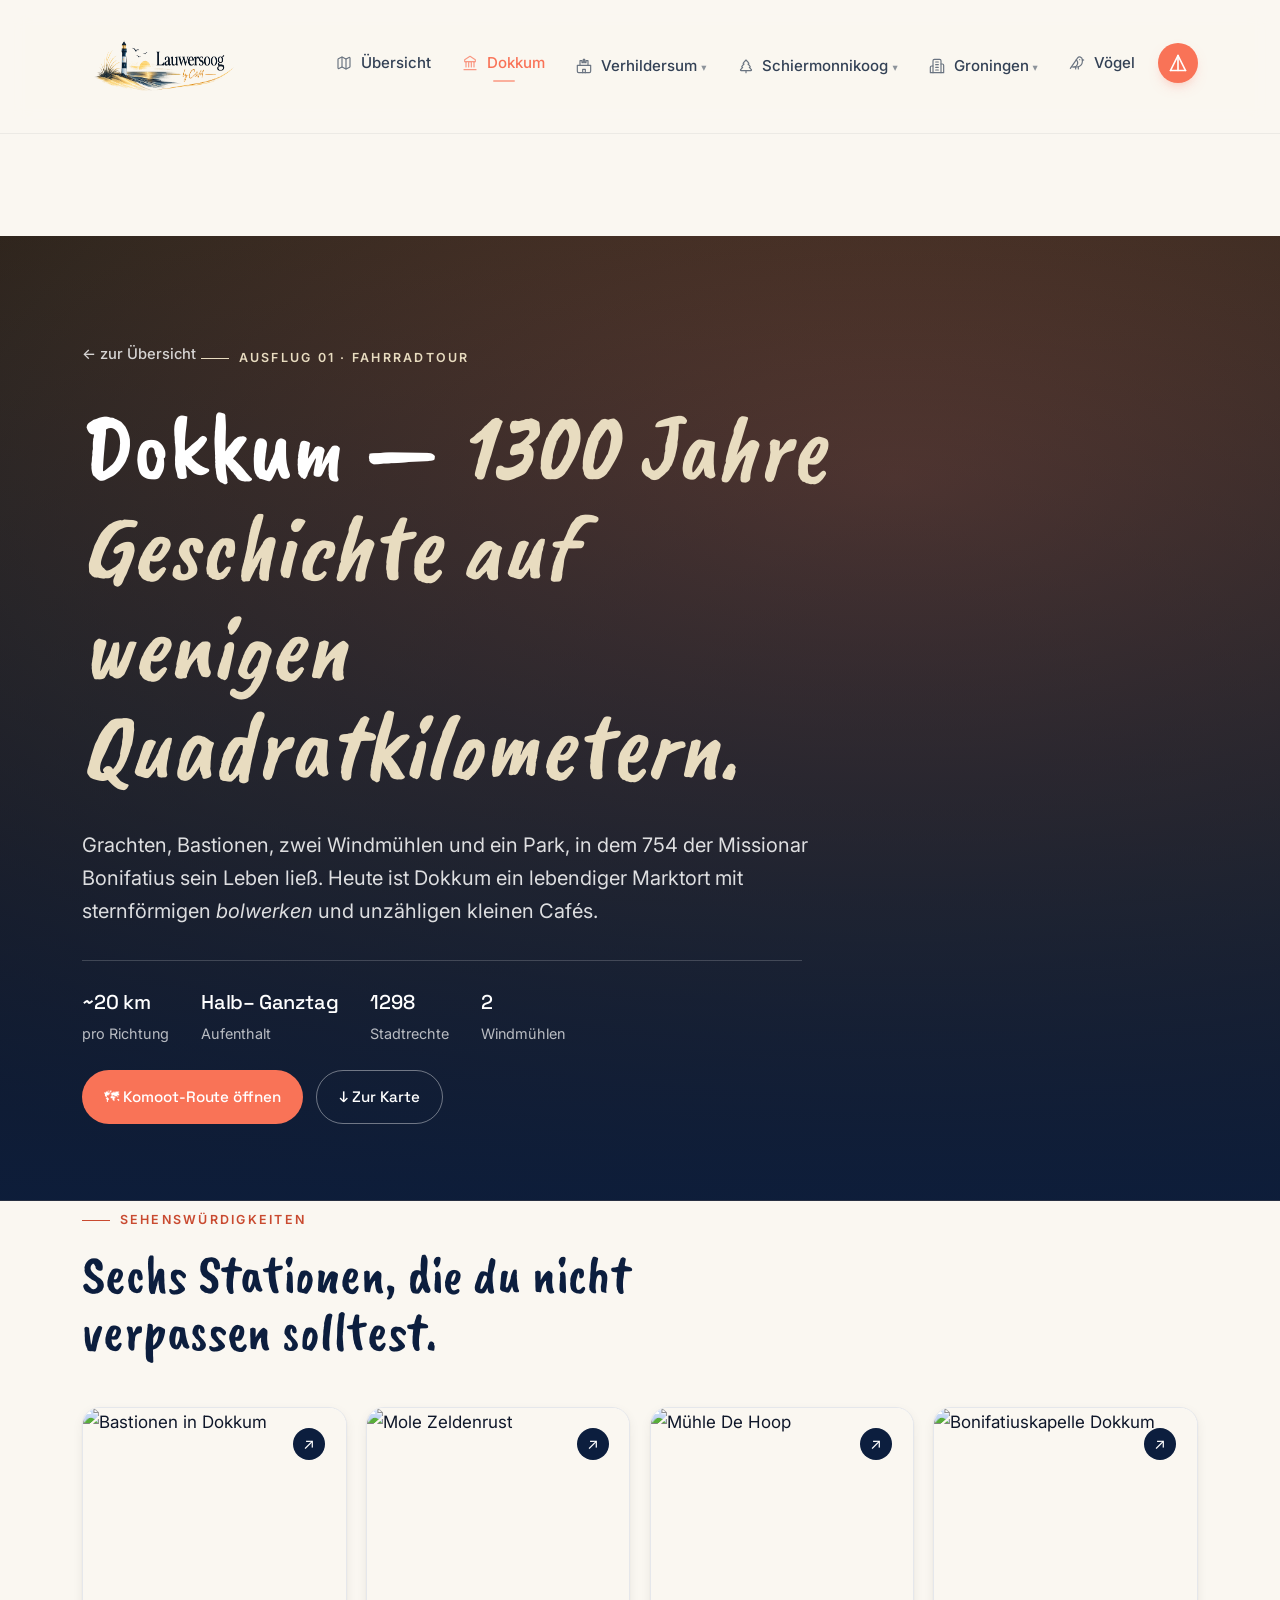
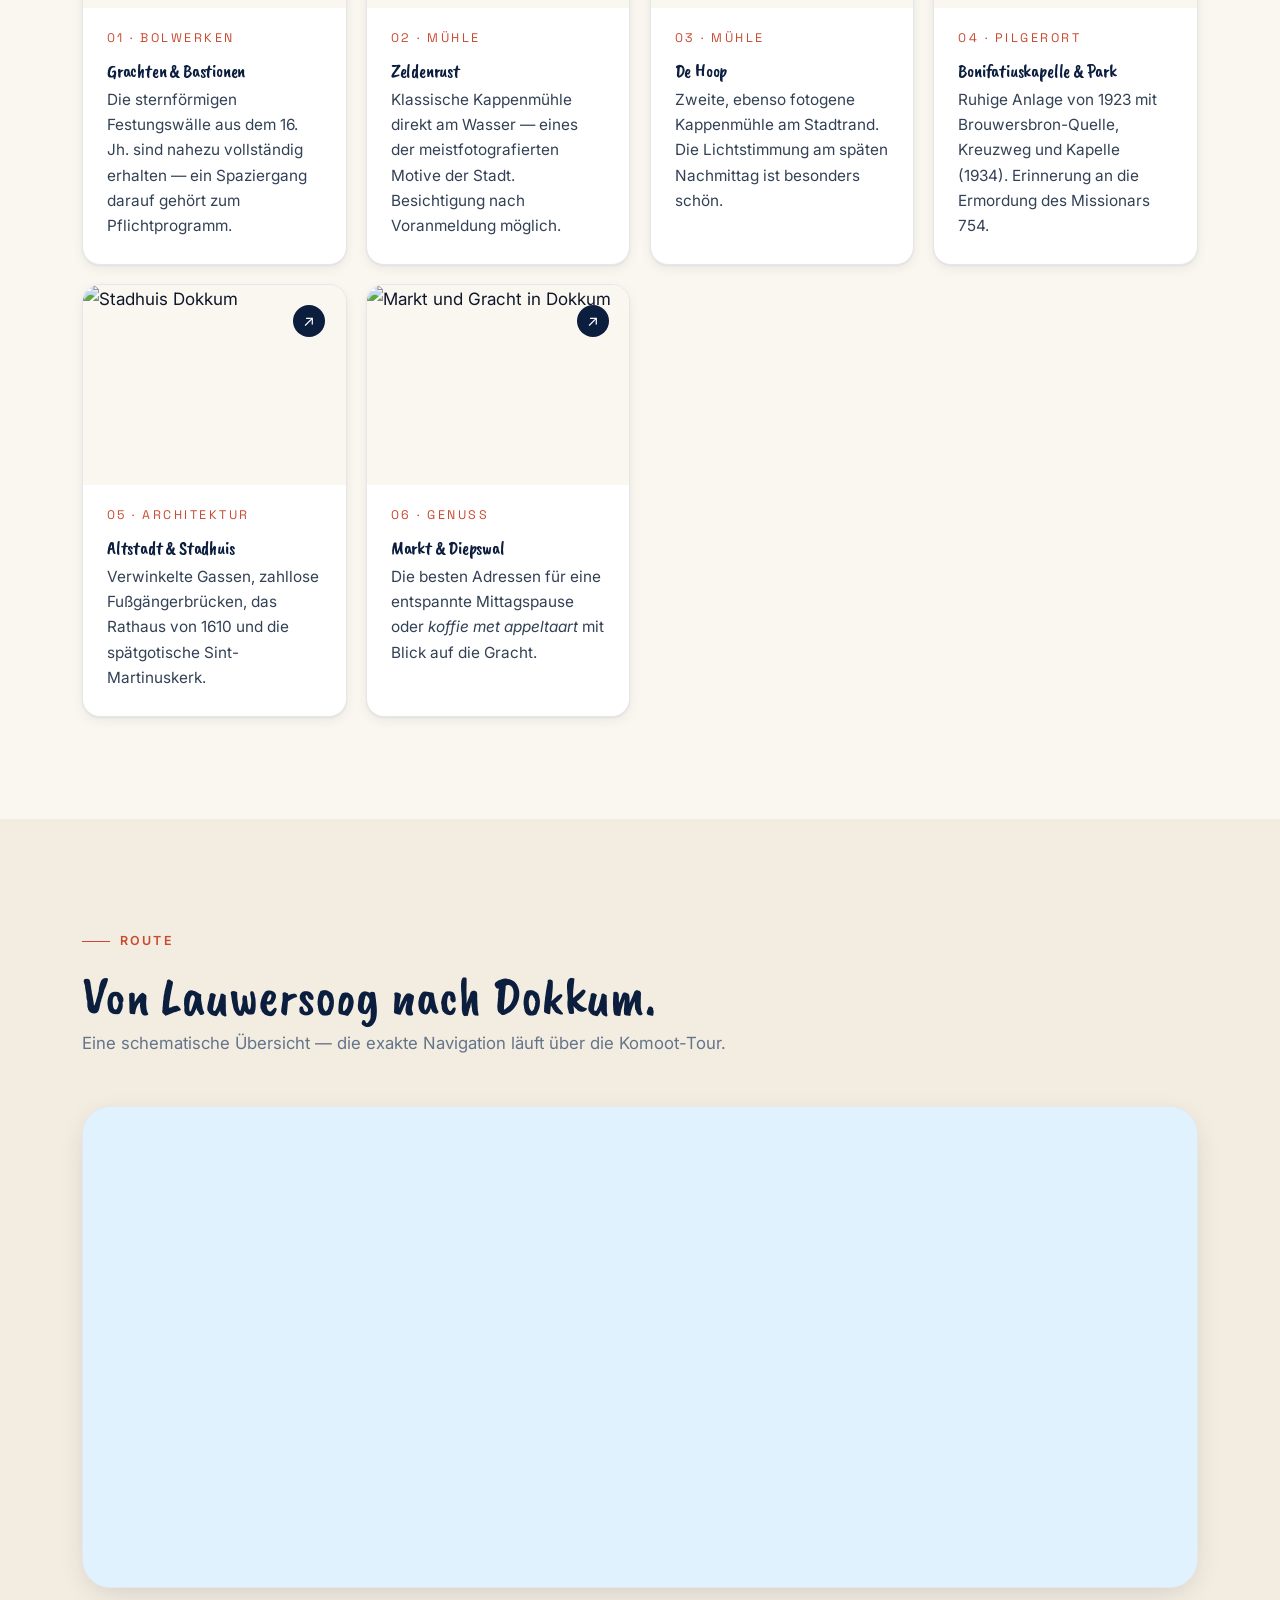
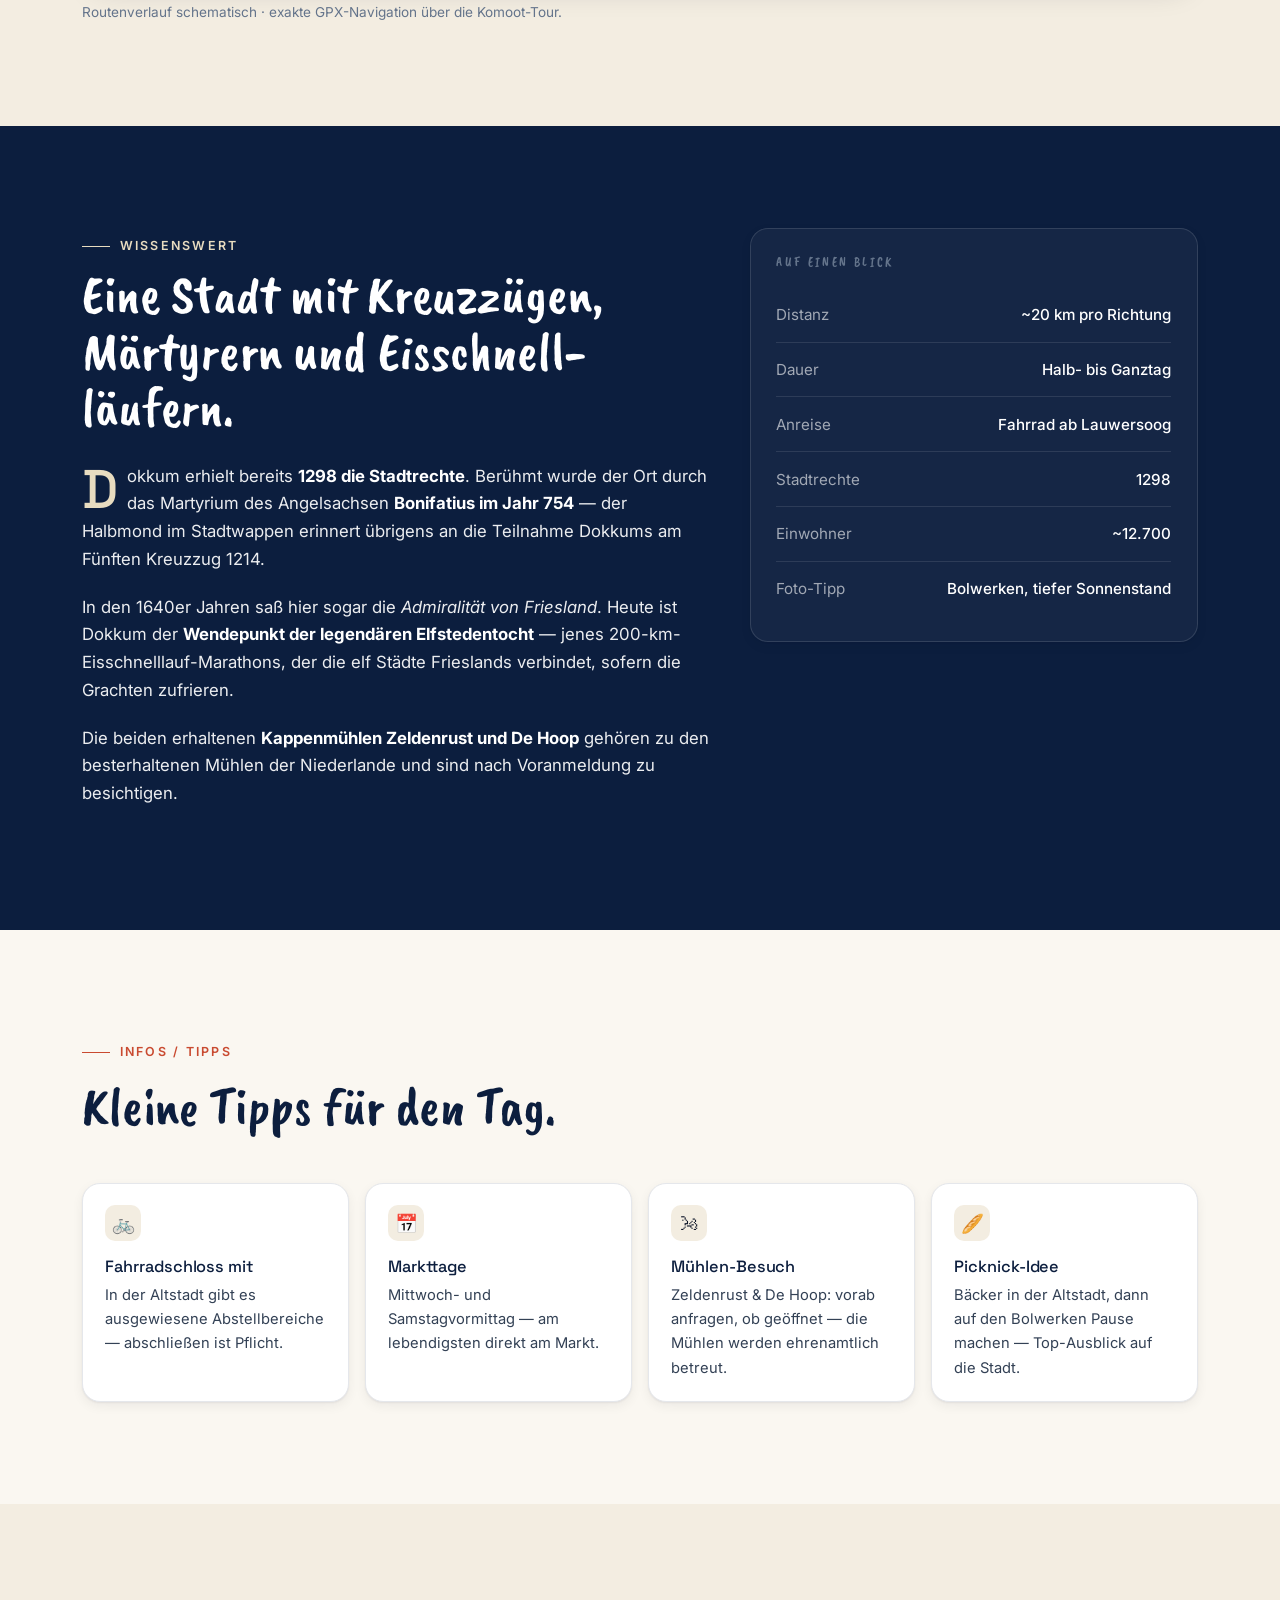
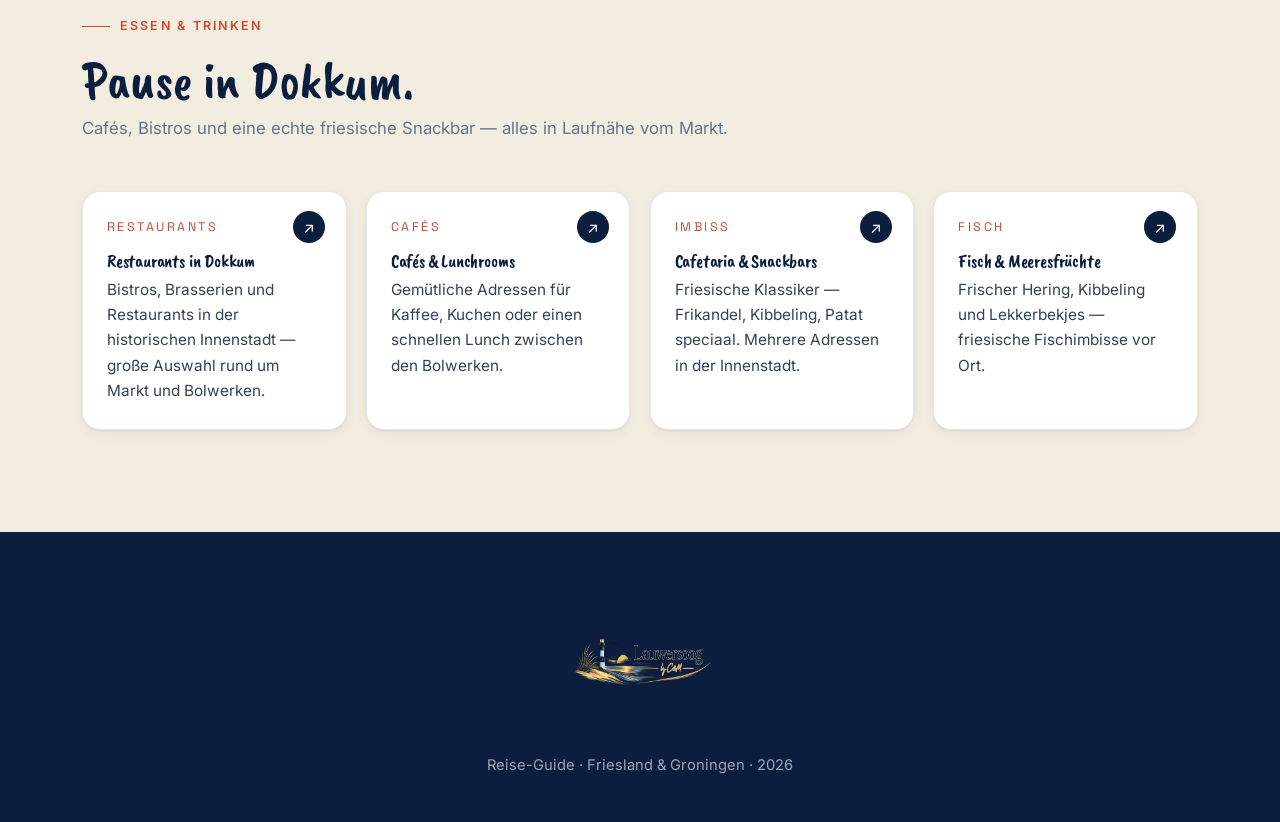
==== pages/dokkum.html @ f882c347 "Add files via upload" ====
<!doctype html>
<html lang="de">
<head>
  <meta charset="utf-8">
  <meta name="viewport" content="width=device-width, initial-scale=1">
  <title>Dokkum - Lauwersoog 2026</title>
  <link rel="icon" type="image/png" href="../lauwer.png">
  <meta name="description" content="Festungsstadt Dokkum: Sehenswuerdigkeiten, Karte, Tipps und Essen.">
  <link rel="preconnect" href="https://fonts.googleapis.com">
  <link rel="preconnect" href="https://fonts.gstatic.com" crossorigin>
  <link href="https://fonts.googleapis.com/css2?family=Caveat+Brush&family=Inter:wght@400;500;600;700&family=Space+Grotesk:wght@400;500;600;700&display=swap" rel="stylesheet">
  <link rel="stylesheet" href="https://unpkg.com/leaflet@1.9.4/dist/leaflet.css" integrity="sha256-p4NxAoJBhIIN+hmNHrzRCf9tD/miZyoHS5obTRR9BMY=" crossorigin="">
  <link rel="stylesheet" href="../assets/styles.css">
</head>
<body>

<nav class="nav">
  <input type="checkbox" id="nav-toggle" class="nav-toggle" hidden>
  <div class="nav-inner">
    <a class="brand" href="../index.html" aria-label="Lauwersoog 2026 — Startseite"><img class="brand-mark" src="../lauwer.png" alt="Lauwersoog Logo"></a>
    <label for="nav-toggle" class="nav-burger" aria-label="Menü öffnen"><span></span></label>
    <div class="nav-links">
      <a href="../index.html"><svg class="nav-ico" viewBox="0 0 24 24" aria-hidden="true"><path d="M14.106 5.553a2 2 0 0 0 1.788 0l3.659-1.83A1 1 0 0 1 21 4.619v12.764a1 1 0 0 1-.553.894l-4.553 2.277a2 2 0 0 1-1.788 0l-4.212-2.106a2 2 0 0 0-1.788 0l-3.659 1.83A1 1 0 0 1 3 19.381V6.618a1 1 0 0 1 .553-.894l4.553-2.277a2 2 0 0 1 1.788 0z"/><path d="M15 5.764v15"/><path d="M9 3.236v15"/></svg>Übersicht</a>

      <div class="nav-item">
        <a class="is-active" href="dokkum.html"><svg class="nav-ico" viewBox="0 0 24 24" aria-hidden="true"><line x1="3" y1="22" x2="21" y2="22"/><line x1="6" y1="18" x2="6" y2="11"/><line x1="10" y1="18" x2="10" y2="11"/><line x1="14" y1="18" x2="14" y2="11"/><line x1="18" y1="18" x2="18" y2="11"/><path d="M12 2 4 7v3h16V7z"/></svg>Dokkum</a>
        <div class="submenu">
          <a class="is-active" href="dokkum.html"><svg class="nav-ico" viewBox="0 0 24 24" aria-hidden="true"><path d="M20 10c0 4.993-5.539 10.193-7.399 11.799a1 1 0 0 1-1.202 0C9.539 20.193 4 14.993 4 10a8 8 0 0 1 16 0"/><circle cx="12" cy="10" r="3"/></svg>Übersicht</a>
          <a href="dokkum.html#dokkum-vor-ort"><svg class="nav-ico" viewBox="0 0 24 24" aria-hidden="true"><path d="M11.525 2.295a.53.53 0 0 1 .95 0l2.31 4.679a2.123 2.123 0 0 0 1.595 1.16l5.166.756a.53.53 0 0 1 .294.904l-3.736 3.638a2.123 2.123 0 0 0-.611 1.878l.882 5.14a.53.53 0 0 1-.771.56l-4.618-2.428a2.122 2.122 0 0 0-1.973 0L6.396 21.01a.53.53 0 0 1-.77-.56l.881-5.139a2.122 2.122 0 0 0-.611-1.879L2.16 9.795a.53.53 0 0 1 .294-.906l5.165-.755a2.122 2.122 0 0 0 1.597-1.16z"/></svg>Sehenswürdigkeiten</a>
          <a href="dokkum.html#dokkum-karte"><svg class="nav-ico" viewBox="0 0 24 24" aria-hidden="true"><path d="M14.106 5.553a2 2 0 0 0 1.788 0l3.659-1.83A1 1 0 0 1 21 4.619v12.764a1 1 0 0 1-.553.894l-4.553 2.277a2 2 0 0 1-1.788 0l-4.212-2.106a2 2 0 0 0-1.788 0l-3.659 1.83A1 1 0 0 1 3 19.381V6.618a1 1 0 0 1 .553-.894l4.553-2.277a2 2 0 0 1 1.788 0z"/><path d="M15 5.764v15"/><path d="M9 3.236v15"/></svg>Karte</a>
          <a href="dokkum.html#dokkum-wissenswert"><svg class="nav-ico" viewBox="0 0 24 24" aria-hidden="true"><path d="M12 7v14"/><path d="M3 18a1 1 0 0 1-1-1V4a1 1 0 0 1 1-1h5a4 4 0 0 1 4 4 4 4 0 0 1 4-4h5a1 1 0 0 1 1 1v13a1 1 0 0 1-1 1h-6a3 3 0 0 0-3 3 3 3 0 0 0-3-3z"/></svg>Wissenswert</a>
          <a href="dokkum.html#dokkum-praxis"><svg class="nav-ico" viewBox="0 0 24 24" aria-hidden="true"><path d="M15 14c.2-1 .7-1.7 1.5-2.5 1-.9 1.5-2.2 1.5-3.5A6 6 0 0 0 6 8c0 1 .2 2.2 1.5 3.5.7.7 1.3 1.5 1.5 2.5"/><path d="M9 18h6"/><path d="M10 22h4"/></svg>Infos / Tipps</a>
          <a href="dokkum.html#dokkum-essen"><svg class="nav-ico" viewBox="0 0 24 24" aria-hidden="true"><path d="M3 2v7c0 1.1.9 2 2 2h4a2 2 0 0 0 2-2V2"/><path d="M7 2v20"/><path d="M21 15V2a5 5 0 0 0-5 5v6c0 1.1.9 2 2 2h3Zm0 0v7"/></svg>Essen &amp; Trinken</a>
        </div>
      </div>

      <div class="nav-item">
        <a href="verhildersum.html"><svg class="nav-ico" viewBox="0 0 24 24" aria-hidden="true"><path d="M22 20v-9H2v9a2 2 0 0 0 2 2h16a2 2 0 0 0 2-2"/><path d="M18 11V4h-3v3h-2V2h-2v5H9V4H6v7"/><path d="M10 22v-5h4v5"/></svg>Verhildersum</a>
        <div class="submenu">
          <a href="verhildersum.html"><svg class="nav-ico" viewBox="0 0 24 24" aria-hidden="true"><path d="M20 10c0 4.993-5.539 10.193-7.399 11.799a1 1 0 0 1-1.202 0C9.539 20.193 4 14.993 4 10a8 8 0 0 1 16 0"/><circle cx="12" cy="10" r="3"/></svg>Übersicht</a>
          <a href="verhildersum.html#verhildersum-vor-ort"><svg class="nav-ico" viewBox="0 0 24 24" aria-hidden="true"><path d="M11.525 2.295a.53.53 0 0 1 .95 0l2.31 4.679a2.123 2.123 0 0 0 1.595 1.16l5.166.756a.53.53 0 0 1 .294.904l-3.736 3.638a2.123 2.123 0 0 0-.611 1.878l.882 5.14a.53.53 0 0 1-.771.56l-4.618-2.428a2.122 2.122 0 0 0-1.973 0L6.396 21.01a.53.53 0 0 1-.77-.56l.881-5.139a2.122 2.122 0 0 0-.611-1.879L2.16 9.795a.53.53 0 0 1 .294-.906l5.165-.755a2.122 2.122 0 0 0 1.597-1.16z"/></svg>Sehenswürdigkeiten</a>
          <a href="verhildersum.html#verhildersum-karte"><svg class="nav-ico" viewBox="0 0 24 24" aria-hidden="true"><path d="M14.106 5.553a2 2 0 0 0 1.788 0l3.659-1.83A1 1 0 0 1 21 4.619v12.764a1 1 0 0 1-.553.894l-4.553 2.277a2 2 0 0 1-1.788 0l-4.212-2.106a2 2 0 0 0-1.788 0l-3.659 1.83A1 1 0 0 1 3 19.381V6.618a1 1 0 0 1 .553-.894l4.553-2.277a2 2 0 0 1 1.788 0z"/><path d="M15 5.764v15"/><path d="M9 3.236v15"/></svg>Karte</a>
          <a href="verhildersum.html#verhildersum-wissenswert"><svg class="nav-ico" viewBox="0 0 24 24" aria-hidden="true"><path d="M12 7v14"/><path d="M3 18a1 1 0 0 1-1-1V4a1 1 0 0 1 1-1h5a4 4 0 0 1 4 4 4 4 0 0 1 4-4h5a1 1 0 0 1 1 1v13a1 1 0 0 1-1 1h-6a3 3 0 0 0-3 3 3 3 0 0 0-3-3z"/></svg>Wissenswert</a>
          <a href="verhildersum.html#verhildersum-praxis"><svg class="nav-ico" viewBox="0 0 24 24" aria-hidden="true"><path d="M15 14c.2-1 .7-1.7 1.5-2.5 1-.9 1.5-2.2 1.5-3.5A6 6 0 0 0 6 8c0 1 .2 2.2 1.5 3.5.7.7 1.3 1.5 1.5 2.5"/><path d="M9 18h6"/><path d="M10 22h4"/></svg>Infos / Tipps</a>
          <a href="verhildersum.html#verhildersum-essen"><svg class="nav-ico" viewBox="0 0 24 24" aria-hidden="true"><path d="M3 2v7c0 1.1.9 2 2 2h4a2 2 0 0 0 2-2V2"/><path d="M7 2v20"/><path d="M21 15V2a5 5 0 0 0-5 5v6c0 1.1.9 2 2 2h3Zm0 0v7"/></svg>Essen &amp; Trinken</a>
        </div>
      </div>

      <div class="nav-item">
        <a href="schiermonnikoog.html"><svg class="nav-ico" viewBox="0 0 24 24" aria-hidden="true"><path d="m17 14 3 3.3a1 1 0 0 1-.7 1.7H4.7a1 1 0 0 1-.7-1.7L7 14h-.3a1 1 0 0 1-.7-1.7L9 9h-.2A1 1 0 0 1 8 7.3L12 3l4 4.3a1 1 0 0 1-.8 1.7H15l3 3.3a1 1 0 0 1-.7 1.7H17Z"/><path d="M12 22v-3"/></svg>Schiermonnikoog</a>
        <div class="submenu">
          <a href="schiermonnikoog.html"><svg class="nav-ico" viewBox="0 0 24 24" aria-hidden="true"><path d="M20 10c0 4.993-5.539 10.193-7.399 11.799a1 1 0 0 1-1.202 0C9.539 20.193 4 14.993 4 10a8 8 0 0 1 16 0"/><circle cx="12" cy="10" r="3"/></svg>Übersicht</a>
          <a href="schiermonnikoog.html#schiermonnikoog-vor-ort"><svg class="nav-ico" viewBox="0 0 24 24" aria-hidden="true"><path d="M11.525 2.295a.53.53 0 0 1 .95 0l2.31 4.679a2.123 2.123 0 0 0 1.595 1.16l5.166.756a.53.53 0 0 1 .294.904l-3.736 3.638a2.123 2.123 0 0 0-.611 1.878l.882 5.14a.53.53 0 0 1-.771.56l-4.618-2.428a2.122 2.122 0 0 0-1.973 0L6.396 21.01a.53.53 0 0 1-.77-.56l.881-5.139a2.122 2.122 0 0 0-.611-1.879L2.16 9.795a.53.53 0 0 1 .294-.906l5.165-.755a2.122 2.122 0 0 0 1.597-1.16z"/></svg>Auf der Insel</a>
          <a href="schiermonnikoog.html#schiermonnikoog-karte"><svg class="nav-ico" viewBox="0 0 24 24" aria-hidden="true"><path d="M14.106 5.553a2 2 0 0 0 1.788 0l3.659-1.83A1 1 0 0 1 21 4.619v12.764a1 1 0 0 1-.553.894l-4.553 2.277a2 2 0 0 1-1.788 0l-4.212-2.106a2 2 0 0 0-1.788 0l-3.659 1.83A1 1 0 0 1 3 19.381V6.618a1 1 0 0 1 .553-.894l4.553-2.277a2 2 0 0 1 1.788 0z"/><path d="M15 5.764v15"/><path d="M9 3.236v15"/></svg>Karte</a>
          <a href="schiermonnikoog.html#schiermonnikoog-wissenswert"><svg class="nav-ico" viewBox="0 0 24 24" aria-hidden="true"><path d="M12 7v14"/><path d="M3 18a1 1 0 0 1-1-1V4a1 1 0 0 1 1-1h5a4 4 0 0 1 4 4 4 4 0 0 1 4-4h5a1 1 0 0 1 1 1v13a1 1 0 0 1-1 1h-6a3 3 0 0 0-3 3 3 3 0 0 0-3-3z"/></svg>Wissenswert</a>
          <a href="schiermonnikoog.html#schiermonnikoog-praxis"><svg class="nav-ico" viewBox="0 0 24 24" aria-hidden="true"><path d="M15 14c.2-1 .7-1.7 1.5-2.5 1-.9 1.5-2.2 1.5-3.5A6 6 0 0 0 6 8c0 1 .2 2.2 1.5 3.5.7.7 1.3 1.5 1.5 2.5"/><path d="M9 18h6"/><path d="M10 22h4"/></svg>Infos / Tipps</a>
          <a href="schiermonnikoog.html#schiermonnikoog-essen"><svg class="nav-ico" viewBox="0 0 24 24" aria-hidden="true"><path d="M3 2v7c0 1.1.9 2 2 2h4a2 2 0 0 0 2-2V2"/><path d="M7 2v20"/><path d="M21 15V2a5 5 0 0 0-5 5v6c0 1.1.9 2 2 2h3Zm0 0v7"/></svg>Essen &amp; Trinken</a>
        </div>
      </div>

      <div class="nav-item">
        <a href="groningen.html"><svg class="nav-ico" viewBox="0 0 24 24" aria-hidden="true"><path d="M6 22V4a2 2 0 0 1 2-2h8a2 2 0 0 1 2 2v18Z"/><path d="M6 12H4a2 2 0 0 0-2 2v8h4"/><path d="M18 9h2a2 2 0 0 1 2 2v11h-4"/><path d="M10 6h4"/><path d="M10 10h4"/><path d="M10 14h4"/><path d="M10 18h4"/></svg>Groningen</a>
        <div class="submenu">
          <a href="groningen.html"><svg class="nav-ico" viewBox="0 0 24 24" aria-hidden="true"><path d="M20 10c0 4.993-5.539 10.193-7.399 11.799a1 1 0 0 1-1.202 0C9.539 20.193 4 14.993 4 10a8 8 0 0 1 16 0"/><circle cx="12" cy="10" r="3"/></svg>Übersicht</a>
          <a href="groningen.html#groningen-vor-ort"><svg class="nav-ico" viewBox="0 0 24 24" aria-hidden="true"><path d="M11.525 2.295a.53.53 0 0 1 .95 0l2.31 4.679a2.123 2.123 0 0 0 1.595 1.16l5.166.756a.53.53 0 0 1 .294.904l-3.736 3.638a2.123 2.123 0 0 0-.611 1.878l.882 5.14a.53.53 0 0 1-.771.56l-4.618-2.428a2.122 2.122 0 0 0-1.973 0L6.396 21.01a.53.53 0 0 1-.77-.56l.881-5.139a2.122 2.122 0 0 0-.611-1.879L2.16 9.795a.53.53 0 0 1 .294-.906l5.165-.755a2.122 2.122 0 0 0 1.597-1.16z"/></svg>In der Stadt</a>
          <a href="groningen.html#groningen-karte"><svg class="nav-ico" viewBox="0 0 24 24" aria-hidden="true"><path d="M14.106 5.553a2 2 0 0 0 1.788 0l3.659-1.83A1 1 0 0 1 21 4.619v12.764a1 1 0 0 1-.553.894l-4.553 2.277a2 2 0 0 1-1.788 0l-4.212-2.106a2 2 0 0 0-1.788 0l-3.659 1.83A1 1 0 0 1 3 19.381V6.618a1 1 0 0 1 .553-.894l4.553-2.277a2 2 0 0 1 1.788 0z"/><path d="M15 5.764v15"/><path d="M9 3.236v15"/></svg>Karte</a>
          <a href="groningen.html#groningen-wissenswert"><svg class="nav-ico" viewBox="0 0 24 24" aria-hidden="true"><path d="M12 7v14"/><path d="M3 18a1 1 0 0 1-1-1V4a1 1 0 0 1 1-1h5a4 4 0 0 1 4 4 4 4 0 0 1 4-4h5a1 1 0 0 1 1 1v13a1 1 0 0 1-1 1h-6a3 3 0 0 0-3 3 3 3 0 0 0-3-3z"/></svg>Wissenswert</a>
          <a href="groningen.html#groningen-praxis"><svg class="nav-ico" viewBox="0 0 24 24" aria-hidden="true"><path d="M15 14c.2-1 .7-1.7 1.5-2.5 1-.9 1.5-2.2 1.5-3.5A6 6 0 0 0 6 8c0 1 .2 2.2 1.5 3.5.7.7 1.3 1.5 1.5 2.5"/><path d="M9 18h6"/><path d="M10 22h4"/></svg>Infos / Tipps</a>
          <a href="groningen.html#groningen-essen"><svg class="nav-ico" viewBox="0 0 24 24" aria-hidden="true"><path d="M3 2v7c0 1.1.9 2 2 2h4a2 2 0 0 0 2-2V2"/><path d="M7 2v20"/><path d="M21 15V2a5 5 0 0 0-5 5v6c0 1.1.9 2 2 2h3Zm0 0v7"/></svg>Essen &amp; Trinken</a>
        </div>
      </div>

      <a href="voegel.html"><svg class="nav-ico" viewBox="0 0 24 24" aria-hidden="true"><path d="M16 7h.01"/><path d="M3.4 18H12a8 8 0 0 0 8-8V7a4 4 0 0 0-7.28-2.3L2 20"/><path d="m20 7 2 .5-2 .5"/><path d="M10 18v3"/><path d="M14 17.75V21"/><path d="M7 18a6 6 0 0 0 3.84-10.61"/></svg>Vögel</a>

      <a class="nav-icon-link" href="https://www.google.com/maps/search/Siblu+Camping+Lauwersoog" target="_blank" rel="noopener" title="Siblu Camping Lauwersoog auf Google Maps" aria-label="Siblu Camping Lauwersoog">
        <svg viewBox="0 0 24 24" fill="none" stroke="currentColor" stroke-width="2" stroke-linecap="round" stroke-linejoin="round" aria-hidden="true"><path d="M3 21h18"/><path d="M12 3 3 21"/><path d="M12 3l9 18"/><path d="M12 3v18"/></svg>
      </a>
    </div>
  </div>
</nav>

<main>

  <div class="page is-active" id="dokkum">
  <!-- ====================================================================== -->
  <!-- ============================== DOKKUM ================================ -->
  <!-- ====================================================================== -->
  <section class="trip-section">
    <header class="hero detail-hero" style="--hero-img: url('https://commons.wikimedia.org/wiki/Special:FilePath/De_Zijl_over_the_Dokkumer_Grootdiep.jpg?width=2000'), radial-gradient(120% 80% at 70% 25%, #6b3e2a 0%, #3a2a1a 60%, #1d1208 100%);">
      <div class="hero-inner">
        <a href="../index.html" class="back">← zur Übersicht</a>
        <span class="eyebrow">Ausflug 01 · Fahrradtour</span>
        <h1>Dokkum — <em>1300 Jahre Geschichte auf wenigen Quadratkilometern.</em></h1>
        <p class="hero-lead">
          Grachten, Bastionen, zwei Windmühlen und ein Park, in dem 754 der Missionar
          Bonifatius sein Leben ließ. Heute ist Dokkum ein lebendiger Marktort mit
          sternförmigen <em>bolwerken</em> und unzähligen kleinen Cafés.
        </p>
        <div class="hero-meta">
          <div><strong>~20 km</strong>pro Richtung</div>
          <div><strong>Halb– Ganztag</strong>Aufenthalt</div>
          <div><strong>1298</strong>Stadtrechte</div>
          <div><strong>2</strong>Windmühlen</div>
        </div>
        <div class="btn-row">
          <a class="btn primary" href="https://www.komoot.com/tour/2980560412?share_token=aSwsShJZj1IIqwHDxj3Gj42JBCvj2XiQjFqIsJtlsM45COg9CH&ref=wtd&t_s=referral&t_cid=route_share&t_ref_username=5781661722538" target="_blank" rel="noopener">🗺 Komoot-Route öffnen</a>
          <a class="btn ghost" href="dokkum.html#dokkum-karte">↓ Zur Karte</a>
        </div>
      </div>
    </header>

    <div class="container" id="dokkum-vor-ort">
      <div class="section-head">
        <span class="eyebrow">Sehenswürdigkeiten</span>
        <h2>Sechs Stationen, die du nicht verpassen solltest.</h2>
      </div>
      <div class="grid">
        <a class="feature-card" href="https://www.google.com/maps/search/Bolwerken+Dokkum" target="_blank" rel="noopener"><img class="card-img" loading="lazy" src="https://commons.wikimedia.org/wiki/Special:FilePath/Bastion_IV_met_gracht%2C_Dokkum.JPG?width=640" alt="Bastionen in Dokkum"><span class="num">01 · Bolwerken</span><h4>Grachten &amp; Bastionen</h4><p>Die sternförmigen Festungswälle aus dem 16. Jh. sind nahezu vollständig erhalten — ein Spaziergang darauf gehört zum Pflichtprogramm.</p></a>
        <a class="feature-card" href="https://www.google.com/maps/search/Molen+Zeldenrust+Dokkum" target="_blank" rel="noopener"><img class="card-img" loading="lazy" src="https://commons.wikimedia.org/wiki/Special:FilePath/Zeldenrust_Dokkum_-_Full.jpg?width=640" alt="Mole Zeldenrust"><span class="num">02 · Mühle</span><h4>Zeldenrust</h4><p>Klassische Kappenmühle direkt am Wasser — eines der meistfotografierten Motive der Stadt. Besichtigung nach Voranmeldung möglich.</p></a>
        <a class="feature-card" href="https://www.google.com/maps/search/Molen+De+Hoop+Dokkum" target="_blank" rel="noopener"><img class="card-img" loading="lazy" src="https://commons.wikimedia.org/wiki/Special:FilePath/Dokkum%2C_molen_de_Hoop_foto4_2009-09-19_12.39.JPG?width=640" alt="Mühle De Hoop"><span class="num">03 · Mühle</span><h4>De Hoop</h4><p>Zweite, ebenso fotogene Kappenmühle am Stadtrand. Die Lichtstimmung am späten Nachmittag ist besonders schön.</p></a>
        <a class="feature-card" href="https://www.google.com/maps/search/Bonifatiuskapel+Dokkum" target="_blank" rel="noopener"><img class="card-img" loading="lazy" src="https://commons.wikimedia.org/wiki/Special:FilePath/20200612_Bonifatiuskapel_Dokkum.jpg?width=640" alt="Bonifatiuskapelle Dokkum"><span class="num">04 · Pilgerort</span><h4>Bonifatiuskapelle &amp; Park</h4><p>Ruhige Anlage von 1923 mit Brouwersbron-Quelle, Kreuzweg und Kapelle (1934). Erinnerung an die Ermordung des Missionars 754.</p></a>
        <a class="feature-card" href="https://www.google.com/maps/search/Stadhuis+Dokkum" target="_blank" rel="noopener"><img class="card-img" loading="lazy" src="https://commons.wikimedia.org/wiki/Special:FilePath/Dokkum%2C_stadhuis.jpg?width=640" alt="Stadhuis Dokkum"><span class="num">05 · Architektur</span><h4>Altstadt &amp; Stadhuis</h4><p>Verwinkelte Gassen, zahllose Fußgängerbrücken, das Rathaus von 1610 und die spätgotische Sint-Martinuskerk.</p></a>
        <a class="feature-card" href="https://www.google.com/maps/search/Markt+Dokkum" target="_blank" rel="noopener"><img class="card-img" loading="lazy" src="https://commons.wikimedia.org/wiki/Special:FilePath/Dokkum%2C_Grootdiep._20-09-2021._%28actm.%29.jpg?width=640" alt="Markt und Gracht in Dokkum"><span class="num">06 · Genuss</span><h4>Markt &amp; Diepswal</h4><p>Die besten Adressen für eine entspannte Mittagspause oder <em>koffie met appeltaart</em> mit Blick auf die Gracht.</p></a>
      </div>
    </div>
  </section>

  <section class="section-cream" id="dokkum-karte">
    <div class="container">
      <div class="section-head">
        <span class="eyebrow">Route</span>
        <h2>Von Lauwersoog nach Dokkum.</h2>
        <p>Eine schematische Übersicht — die exakte Navigation läuft über die Komoot-Tour.</p>
      </div>
      <div class="map-wrap">
        <div class="leaflet-map" data-start="53.4097,6.2042" data-end="53.3269,5.9981" data-end-label="Dokkum" data-route="53.3956,6.1660;53.3742,6.0900;53.3500,6.0300"></div>
      </div>
      <p class="map-caption">Routenverlauf schematisch · exakte GPX-Navigation über die Komoot-Tour.</p>
    </div>
  </section>

  <section class="section-dark" id="dokkum-wissenswert">
    <div class="container">
      <div class="split">
        <div class="prose">
          <span class="eyebrow">Wissenswert</span>
          <h2 style="margin-top:.6rem;">Eine Stadt mit Kreuzzügen, Märtyrern und Eis­schnell­läufern.</h2>
          <p>Dokkum erhielt bereits <strong>1298 die Stadtrechte</strong>. Berühmt wurde der Ort durch das Martyrium des Angelsachsen <strong>Bonifatius im Jahr 754</strong> — der Halbmond im Stadtwappen erinnert übrigens an die Teilnahme Dokkums am Fünften Kreuzzug 1214.</p>
          <p>In den 1640er Jahren saß hier sogar die <em>Admiralität von Friesland</em>. Heute ist Dokkum der <strong>Wendepunkt der legendären Elfstedentocht</strong> — jenes 200-km-Eisschnelllauf-Marathons, der die elf Städte Frieslands verbindet, sofern die Grachten zufrieren.</p>
          <p>Die beiden erhaltenen <strong>Kappenmühlen Zeldenrust und De Hoop</strong> gehören zu den besterhaltenen Mühlen der Niederlande und sind nach Voranmeldung zu besichtigen.</p>
        </div>
        <div class="facts">
          <h3>Auf einen Blick</h3>
          <ul>
            <li><span class="k">Distanz</span><span class="v">~20 km pro Richtung</span></li>
            <li><span class="k">Dauer</span><span class="v">Halb- bis Ganztag</span></li>
            <li><span class="k">Anreise</span><span class="v">Fahrrad ab Lauwersoog</span></li>
            <li><span class="k">Stadtrechte</span><span class="v">1298</span></li>
            <li><span class="k">Einwohner</span><span class="v">~12.700</span></li>
            <li><span class="k">Foto-Tipp</span><span class="v">Bolwerken, tiefer Sonnenstand</span></li>
          </ul>
        </div>
      </div>
    </div>
  </section>

  <section id="dokkum-praxis">
    <div class="container">
      <div class="section-head"><span class="eyebrow">Infos / Tipps</span><h2>Kleine Tipps für den Tag.</h2></div>
      <div class="tips">
        <div class="tip"><span class="tip-icon">🚲</span><strong>Fahrradschloss mit</strong><p>In der Altstadt gibt es ausgewiesene Abstellbereiche — abschließen ist Pflicht.</p></div>
        <div class="tip"><span class="tip-icon">📅</span><strong>Markttage</strong><p>Mittwoch- und Samstagvormittag — am lebendigsten direkt am Markt.</p></div>
        <div class="tip"><span class="tip-icon">🌬</span><strong>Mühlen-Besuch</strong><p>Zeldenrust &amp; De Hoop: vorab anfragen, ob geöffnet — die Mühlen werden ehrenamtlich betreut.</p></div>
        <div class="tip"><span class="tip-icon">🥖</span><strong>Picknick-Idee</strong><p>Bäcker in der Altstadt, dann auf den Bolwerken Pause machen — Top-Ausblick auf die Stadt.</p></div>
      </div>
    </div>
  </section>

  <section class="section-cream" id="dokkum-essen">
    <div class="container">
      <div class="section-head">
        <span class="eyebrow">Essen &amp; Trinken</span>
        <h2>Pause in Dokkum.</h2>
        <p>Cafés, Bistros und eine echte friesische Snackbar — alles in Laufnähe vom Markt.</p>
      </div>
      <div class="grid">
        <a class="feature-card" href="https://www.google.com/maps/search/restaurants+Dokkum" target="_blank" rel="noopener"><span class="num">Restaurants</span><h4>Restaurants in Dokkum</h4><p>Bistros, Brasserien und Restaurants in der historischen Innenstadt — große Auswahl rund um Markt und Bolwerken.</p></a>
        <a class="feature-card" href="https://www.google.com/maps/search/cafe+lunchroom+Dokkum" target="_blank" rel="noopener"><span class="num">Cafés</span><h4>Cafés &amp; Lunchrooms</h4><p>Gemütliche Adressen für Kaffee, Kuchen oder einen schnellen Lunch zwischen den Bolwerken.</p></a>
        <a class="feature-card" href="https://www.google.com/maps/search/cafetaria+snackbar+Dokkum" target="_blank" rel="noopener"><span class="num">Imbiss</span><h4>Cafetaria &amp; Snackbars</h4><p>Friesische Klassiker — Frikandel, Kibbeling, Patat speciaal. Mehrere Adressen in der Innenstadt.</p></a>
        <a class="feature-card" href="https://www.google.com/maps/search/visboer+vishandel+Dokkum" target="_blank" rel="noopener"><span class="num">Fisch</span><h4>Fisch &amp; Meeresfrüchte</h4><p>Frischer Hering, Kibbeling und Lekkerbekjes — friesische Fischimbisse vor Ort.</p></a>
      </div>
    </div>
  </section>


  
  </div><!-- /.page #dokkum -->

</main>

<footer>
  <a class="brand" href="../index.html" aria-label="Lauwersoog 2026 — Startseite"><img class="brand-mark" src="../lauwer.png" alt="Lauwersoog Logo"></a>
  <p>Reise-Guide · Friesland &amp; Groningen · 2026</p>
</footer>

<script src="https://unpkg.com/leaflet@1.9.4/dist/leaflet.js" integrity="sha256-20nQCchB9co0qIjJZRGuk2/Z9VM+kNiyxNV1lvTlZBo=" crossorigin=""></script>
<script src="../assets/main.js"></script>
</body>
</html>
---- assets/styles.css ----
/* Lauwersoog 2026 — Coastal Premium */
:root {
  --navy: #0c1e3e;
  --navy-2: #14305f;
  --ink: #0f172a;
  --ink-2: #334155;
  --muted: #64748b;
  --line: #e5e7eb;
  --cream: #faf7f1;
  --cream-2: #f3ede1;
  --sand: #e8dcc0;
  --coral: #f97357;
  --coral-deep: #c94a30;
  --sage: #6b9080;
  --gold: #c8a55b;
  --shadow-sm: 0 1px 2px rgba(15, 23, 42, .06), 0 4px 12px rgba(15, 23, 42, .06);
  --shadow: 0 8px 30px -8px rgba(15, 23, 42, .18);
  --shadow-lg: 0 30px 70px -30px rgba(12, 30, 62, .55);
  --radius: 18px;
  --radius-lg: 28px;
  --radius-sm: 10px;
  --container: 1180px;
  --gutter: clamp(1rem, 3vw, 2rem);
}

* { box-sizing: border-box; }
html { scroll-behavior: smooth; }
.trip-section { scroll-margin-top: 70px; }

body {
  margin: 0;
  font-family: "Inter", system-ui, -apple-system, "Segoe UI", sans-serif;
  font-size: 17px;
  line-height: 1.65;
  color: var(--ink);
  background: var(--cream);
  -webkit-font-smoothing: antialiased;
}

img { max-width: 100%; display: block; }

h1, h2, h3, h4 {
  font-family: "Caveat Brush", "Space Grotesk", "Inter", system-ui, sans-serif;
  color: var(--navy);
  line-height: 1.05;
  letter-spacing: 0;
  font-weight: 400;
  margin: 0 0 .5em;
}
h1 { font-size: clamp(3.2rem, 7.4vw, 6rem); font-weight: 400; letter-spacing: 0; }
h2 { font-size: clamp(2.2rem, 4.2vw, 3.4rem); }
h3 { font-size: 1.7rem; }
h4 { font-size: 1.3rem; font-weight: 400; }

p { margin: 0 0 1em; color: var(--ink-2); }

a { color: var(--navy); text-decoration: underline; text-decoration-thickness: 1px; text-underline-offset: 4px; text-decoration-color: rgba(12, 30, 62, .25); transition: text-decoration-color .2s, color .2s; }
a:hover { color: var(--coral-deep); text-decoration-color: var(--coral); }

.container {
  max-width: var(--container);
  margin: 0 auto;
  padding: 0 var(--gutter);
}

.eyebrow {
  display: inline-flex;
  align-items: center;
  gap: .6rem;
  font-size: .78rem;
  font-weight: 600;
  letter-spacing: .18em;
  text-transform: uppercase;
  color: var(--coral-deep);
}
.eyebrow::before {
  content: "";
  width: 28px; height: 1px;
  background: currentColor;
}

/* ---------- Top nav ---------- */
.nav {
  position: sticky; top: 0; z-index: 1001;
  background: rgba(250, 247, 241, .85);
  backdrop-filter: saturate(180%) blur(14px);
  -webkit-backdrop-filter: saturate(180%) blur(14px);
  border-bottom: 1px solid rgba(15, 23, 42, .06);
}
.nav-inner {
  max-width: var(--container);
  margin: 0 auto;
  display: flex;
  align-items: center;
  justify-content: space-between;
  padding: .15rem var(--gutter);
}
.brand {
  font-family: "Space Grotesk", sans-serif;
  font-weight: 600;
  font-size: 1.05rem;
  letter-spacing: -.01em;
  color: var(--navy);
  text-decoration: none;
  display: inline-flex; align-items: center; gap: .65rem;
}
.brand-mark {
  width: 160px; height: 160px;
  display: block;
  margin: -16px 0;
  background: transparent;
}
.nav-links { display: flex; gap: .25rem; flex-wrap: wrap; }
.nav-links a {
  text-decoration: none;
  font-weight: 500;
  font-size: .94rem;
  color: var(--ink-2);
  padding: .5rem .85rem;
  border-radius: 999px;
  transition: background .2s, color .2s;
}
.nav-links a:hover { background: rgba(12, 30, 62, .06); color: var(--navy); }
.nav-links a.active { background: var(--navy); color: #fff; }

/* Dropdown / Submenu */
.nav-item {
  position: relative;
  display: inline-flex;
  align-items: center;
}
.nav-item > a::after {
  content: "▾";
  font-size: .65rem;
  margin-left: .25rem;
  opacity: .55;
  transition: transform .18s ease;
  display: inline-block;
}
.nav-item:hover > a::after,
.nav-item:focus-within > a::after { transform: rotate(180deg); opacity: 1; }
.submenu {
  position: absolute;
  top: 100%; left: 0;
  min-width: 220px;
  margin-top: .35rem;
  background: rgba(250, 247, 241, .98);
  backdrop-filter: saturate(180%) blur(18px);
  -webkit-backdrop-filter: saturate(180%) blur(18px);
  border: 1px solid rgba(15, 23, 42, .06);
  border-radius: 14px;
  box-shadow: 0 18px 40px -18px rgba(12, 30, 62, .28);
  padding: .35rem;
  display: flex; flex-direction: column;
  opacity: 0;
  visibility: hidden;
  transform: translateY(-6px);
  transition: opacity .18s ease, transform .18s ease, visibility 0s linear .18s;
  z-index: 60;
}
.nav-item:hover .submenu,
.nav-item:focus-within .submenu {
  opacity: 1;
  visibility: visible;
  transform: translateY(0);
  transition: opacity .18s ease, transform .18s ease, visibility 0s linear 0s;
}
.submenu a {
  padding: .5rem .85rem;
  border-radius: 8px;
  font-size: .9rem;
  white-space: nowrap;
  color: var(--ink-2);
}
.submenu a::after { display: none; }
.submenu a:hover { background: rgba(12, 30, 62, .06); color: var(--navy); }

/* Icon-Button (Siblu Camping) */
.nav-icon-link {
  display: inline-flex;
  align-items: center;
  justify-content: center;
  width: 40px; height: 40px;
  margin-left: .35rem;
  padding: 0 !important;
  background: var(--coral);
  color: #fff !important;
  border-radius: 999px;
  text-decoration: none;
  box-shadow: 0 6px 14px -6px rgba(249,115,87,.55);
  transition: transform .18s ease, box-shadow .18s ease, background .18s ease;
}
.nav-icon-link:hover {
  background: #e3582d;
  transform: translateY(-1px);
  box-shadow: 0 10px 20px -8px rgba(249,115,87,.7);
}
.nav-icon-link svg { width: 20px; height: 20px; }

/* Menü-Icons (monochrome SVG vor Link-Text) */
.nav-ico {
  display: inline-block;
  width: 16px;
  height: 16px;
  margin-right: .55rem;
  vertical-align: -3px;
  stroke: currentColor;
  fill: none;
  stroke-width: 1.75;
  stroke-linecap: round;
  stroke-linejoin: round;
  opacity: .72;
  transition: opacity .18s ease, transform .18s ease;
}
.nav-links a:hover .nav-ico,
.nav-links a.active .nav-ico,
.submenu a:hover .nav-ico { opacity: 1; }
.submenu .nav-ico { width: 15px; height: 15px; margin-right: .5rem; opacity: .6; }

/* Burger toggle (mobile only) */
.nav-toggle { display: none; }
body.nav-open { overflow: hidden; }
body.nav-open .nav { position: fixed; top: 0; left: 0; right: 0; }
.nav-burger {
  display: none;
  width: 42px; height: 42px;
  border-radius: 12px;
  cursor: pointer;
  align-items: center; justify-content: center;
  background: rgba(12, 30, 62, .04);
  border: 1px solid rgba(12, 30, 62, .08);
  transition: background .2s;
}
.nav-burger:hover { background: rgba(12, 30, 62, .08); }
.nav-burger span {
  position: relative;
  display: block;
  width: 18px; height: 2px;
  background: var(--navy);
  border-radius: 2px;
  transition: transform .25s ease, opacity .2s ease;
}
.nav-burger span::before,
.nav-burger span::after {
  content: "";
  position: absolute; left: 0;
  width: 18px; height: 2px;
  background: var(--navy);
  border-radius: 2px;
  transition: transform .25s ease, top .25s ease;
}
.nav-burger span::before { top: -6px; }
.nav-burger span::after  { top:  6px; }
.nav-toggle:checked ~ .nav-inner .nav-burger span { background: transparent; }
.nav-toggle:checked ~ .nav-inner .nav-burger span::before { top: 0; transform: rotate(45deg); }
.nav-toggle:checked ~ .nav-inner .nav-burger span::after  { top: 0; transform: rotate(-45deg); }

@media (max-width: 1024px) {
  .nav-inner { padding: .85rem var(--gutter); }
  /* Backdrop-filter auf .nav entfernen: WebKit macht den .nav sonst zum
     containing block fuer position:fixed Descendants → Drawer kollabiert. */
  .nav {
    backdrop-filter: none !important;
    -webkit-backdrop-filter: none !important;
    background: var(--cream, #faf7f1) !important;
  }
  .nav-burger { display: inline-flex !important; }
  .nav-links {
    position: fixed !important;
    top: var(--nav-h, 60px);
    left: 0;
    right: 0;
    bottom: 0;
    height: auto;
    max-height: calc(100dvh - var(--nav-h, 60px));
    z-index: 1000;
    flex-direction: column !important;
    flex-wrap: nowrap !important;
    gap: 0;
    padding: .4rem var(--gutter) 2rem;
    background: var(--cream, #faf7f1);
    border-bottom: 1px solid rgba(15, 23, 42, .06);
    box-shadow: 0 16px 40px -20px rgba(12, 30, 62, .25);
    overflow-y: auto;
    -webkit-overflow-scrolling: touch;
    overscroll-behavior: contain;
    opacity: 0;
    visibility: hidden;
    transform: translateY(-6px);
    transition: opacity .22s ease, transform .22s ease, visibility 0s linear .22s;
  }
  .nav-links a {
    padding: .95rem .25rem;
    font-size: 1.05rem;
    border-radius: 0;
    border-bottom: 1px solid rgba(15, 23, 42, .06);
    color: var(--navy);
  }
  .nav-links a:last-child { border-bottom: 0; }
  .nav-links a:hover { background: transparent; color: var(--coral-deep); }
  .nav-toggle:checked ~ .nav-inner .nav-links {
    opacity: 1;
    visibility: visible;
    transform: translateY(0);
    transition: opacity .22s ease, transform .22s ease, visibility 0s linear 0s;
  }

  /* Submenu inline auf Mobile */
  .nav-item {
    display: block;
    width: 100%;
  }
  .nav-item > a {
    display: block;
    padding: .95rem .25rem;
    font-size: 1.05rem;
    color: var(--navy);
    border-bottom: 1px solid rgba(15, 23, 42, .06);
  }
  .nav-item > a::after { display: none; }
  .submenu {
    position: static;
    opacity: 1;
    visibility: visible;
    transform: none;
    background: transparent;
    backdrop-filter: none;
    -webkit-backdrop-filter: none;
    border: 0;
    box-shadow: none;
    padding: 0;
    margin: 0;
    transition: none;
  }
  .submenu a {
    padding: .7rem .25rem .7rem 1.5rem;
    font-size: .95rem;
    border-radius: 0;
    border-bottom: 1px solid rgba(15, 23, 42, .04);
  }
  .submenu a::before {
    content: "↳ ";
    opacity: .55;
    margin-right: .25rem;
  }
  .nav-icon-link {
    margin: .75rem .25rem .25rem;
    width: 48px; height: 48px;
  }
}

/* ---------- HERO ---------- */
.hero {
  position: relative;
  min-height: 78vh;
  display: flex;
  align-items: flex-end;
  color: #fff;
  overflow: hidden;
  isolation: isolate;
}
.hero::before {
  content: "";
  position: absolute; inset: 0;
  background:
    linear-gradient(180deg, rgba(12, 30, 62, .15) 0%, rgba(12, 30, 62, .55) 60%, rgba(12, 30, 62, .92) 100%),
    var(--hero-img, linear-gradient(135deg, #0c1e3e, #14305f 55%, #1e3a8a));
  background-size: cover;
  background-position: center;
  z-index: -1;
}
.hero-inner {
  max-width: var(--container);
  width: 100%;
  margin: 0 auto;
  padding: clamp(3rem, 8vw, 7rem) var(--gutter) clamp(2.5rem, 6vw, 5rem);
}
.hero h1 {
  color: #fff;
  max-width: 18ch;
  margin-bottom: .35em;
}
.hero h1 em {
  font-style: italic;
  font-weight: 400;
  color: var(--sand);
}
.hero-lead {
  color: rgba(255, 255, 255, .85);
  font-size: clamp(1.05rem, 1.6vw, 1.25rem);
  max-width: 58ch;
  margin-bottom: 1.6rem;
}
.hero .eyebrow {
  color: var(--sand);
  margin-bottom: 1.4rem;
}
.hero .eyebrow::before { background: var(--sand); }

.hero-meta {
  display: flex; gap: 2rem; flex-wrap: wrap;
  margin-top: 2rem;
  padding-top: 1.6rem;
  border-top: 1px solid rgba(255, 255, 255, .18);
  max-width: 720px;
}
.hero-meta div {
  display: flex; flex-direction: column;
  font-size: .9rem;
  color: rgba(255, 255, 255, .7);
}
.hero-meta strong {
  color: #fff;
  font-family: "Space Grotesk", sans-serif;
  font-size: 1.25rem;
  font-weight: 500;
  letter-spacing: -.01em;
  margin-bottom: .15rem;
}

/* Scroll hint */
.scroll-hint {
  position: absolute;
  bottom: 1.5rem;
  left: 50%;
  transform: translateX(-50%);
  color: rgba(255, 255, 255, .65);
  font-size: .78rem;
  letter-spacing: .2em;
  text-transform: uppercase;
  animation: float 2.4s ease-in-out infinite;
}
@keyframes float {
  0%, 100% { transform: translate(-50%, 0); }
  50% { transform: translate(-50%, 6px); }
}

/* ---------- Sections ---------- */
section { padding: clamp(3.5rem, 8vw, 7rem) 0; }
.section-head { max-width: 720px; margin-bottom: 3rem; }
.section-head .eyebrow { margin-bottom: 1rem; }
.section-head h2 { margin-bottom: .4rem; }
.section-head p { color: var(--muted); font-size: 1.05rem; }

.section-dark {
  background: var(--navy);
  color: #fff;
}
.section-dark h2, .section-dark h3, .section-dark h4 { color: #fff; }
.section-dark p { color: rgba(255,255,255,.75); }
.section-dark .prose p { color: rgba(255,255,255,.92); }
.section-dark .prose p strong { color: #fff; }
.section-dark .prose p:first-of-type::first-letter { color: var(--sand); }
.section-dark .eyebrow { color: var(--sand); }
.section-dark a { color: var(--sand); text-decoration-color: rgba(232, 220, 192, .35); }
.section-dark a:hover { color: var(--coral); }

.section-cream { background: var(--cream-2); }

/* ---------- Overview: Bento tiles ---------- */
.bento {
  display: grid;
  grid-template-columns: repeat(6, 1fr);
  grid-auto-rows: minmax(220px, auto);
  gap: 1.2rem;
}
.bento .tile { grid-column: span 2; }
.bento .tile.feature { grid-column: span 4; grid-row: span 2; }
@media (max-width: 900px) {
  .bento { grid-template-columns: repeat(2, 1fr); }
  .bento .tile, .bento .tile.feature { grid-column: span 2; grid-row: span 1; min-height: 280px; }
}

.tile {
  position: relative;
  display: flex; flex-direction: column; justify-content: flex-end;
  border-radius: var(--radius-lg);
  padding: 1.6rem;
  text-decoration: none;
  color: #fff;
  overflow: hidden;
  isolation: isolate;
  min-height: 280px;
  box-shadow: var(--shadow);
  transition: transform .4s cubic-bezier(.2,.7,.2,1), box-shadow .4s;
}
.tile::before {
  content: "";
  position: absolute; inset: 0;
  background:
    linear-gradient(180deg, rgba(12, 30, 62, 0) 30%, rgba(12, 30, 62, .85) 100%),
    var(--tile-img, linear-gradient(135deg, var(--navy-2), var(--navy)));
  background-size: cover;
  background-position: center;
  transition: transform .8s cubic-bezier(.2,.7,.2,1);
  z-index: -1;
}
.tile:hover { transform: translateY(-4px); box-shadow: var(--shadow-lg); }
.tile:hover::before { transform: scale(1.06); }

.tile .tile-num {
  position: absolute;
  top: 1.3rem; left: 1.6rem;
  font-family: "Space Grotesk", sans-serif;
  font-size: .78rem;
  letter-spacing: .2em;
  text-transform: uppercase;
  color: rgba(255,255,255,.85);
}
.tile h3 {
  color: #fff;
  font-size: clamp(1.5rem, 2.6vw, 2rem);
  margin-bottom: .25rem;
  letter-spacing: -.02em;
}
.tile.feature h3 { font-size: clamp(2rem, 3.6vw, 3rem); }
.tile p {
  color: rgba(255,255,255,.85);
  margin: .3rem 0 1rem;
  max-width: 42ch;
}
.tile-meta {
  display: flex; gap: .4rem; flex-wrap: wrap;
  margin-top: .2rem;
}
.tag {
  font-size: .75rem;
  font-weight: 500;
  letter-spacing: .04em;
  color: #fff;
  padding: .3rem .65rem;
  border-radius: 999px;
  background: rgba(255,255,255,.16);
  backdrop-filter: blur(8px);
  -webkit-backdrop-filter: blur(8px);
  border: 1px solid rgba(255,255,255,.22);
}
.tile-cta {
  position: absolute;
  top: 1.3rem; right: 1.3rem;
  width: 44px; height: 44px;
  border-radius: 50%;
  background: rgba(255,255,255,.15);
  border: 1px solid rgba(255,255,255,.28);
  backdrop-filter: blur(8px);
  -webkit-backdrop-filter: blur(8px);
  display: inline-flex; align-items: center; justify-content: center;
  color: #fff;
  font-size: 1.1rem;
  transition: background .25s, transform .25s;
}
.tile:hover .tile-cta { background: var(--coral); border-color: var(--coral); transform: rotate(-45deg); }

/* ---------- Detail page hero (image-led) ---------- */
.detail-hero { min-height: 72vh; }
.detail-hero .back {
  display: inline-flex; align-items: center; gap: .4rem;
  color: rgba(255,255,255,.8);
  text-decoration: none;
  font-size: .92rem;
  margin-bottom: 2rem;
  font-weight: 500;
}
.detail-hero .back:hover { color: var(--sand); }

/* ---------- Highlights grid ---------- */
.grid {
  display: grid;
  grid-template-columns: repeat(auto-fit, minmax(260px, 1fr));
  gap: 1.2rem;
}
.feature-card {
  background: #fff;
  border-radius: var(--radius);
  padding: 1.6rem 1.5rem;
  border: 1px solid var(--line);
  box-shadow: var(--shadow-sm);
  transition: transform .25s, box-shadow .25s, border-color .25s;
}
.feature-card:has(.card-img) { overflow: hidden; }
.feature-card .card-img {
  display: block;
  width: calc(100% + 3rem);
  max-width: none;
  height: 200px;
  margin: -1.6rem -1.5rem 1.2rem;
  object-fit: cover;
  background: var(--cream);
}
.feature-card:hover {
  transform: translateY(-3px);
  box-shadow: var(--shadow);
  border-color: rgba(12, 30, 62, .15);
}
a.feature-card {
  display: block;
  text-decoration: none;
  color: inherit;
  position: relative;
}
a.feature-card::after {
  content: "↗";
  position: absolute;
  top: 1.2rem;
  right: 1.3rem;
  width: 32px;
  height: 32px;
  border-radius: 50%;
  background: var(--navy);
  color: #fff;
  display: flex;
  align-items: center;
  justify-content: center;
  font-size: .95rem;
  transition: background .25s, transform .25s;
}
a.feature-card:hover::after {
  background: var(--coral);
  transform: translate(2px, -2px);
}
a.feature-card:hover h4 { color: var(--navy); }
.feature-card .num {
  font-family: "Space Grotesk", sans-serif;
  font-size: .78rem;
  letter-spacing: .2em;
  text-transform: uppercase;
  color: var(--coral-deep);
  margin-bottom: .8rem;
  display: block;
}
.feature-card h4 {
  margin-bottom: .35rem;
  font-size: 1.2rem;
  letter-spacing: -.01em;
}
.feature-card p { margin: 0; font-size: .96rem; }

/* ---------- Two-col info ---------- */
.split {
  display: grid;
  grid-template-columns: 1.4fr 1fr;
  gap: 2.5rem;
  align-items: start;
}
@media (max-width: 860px) { .split { grid-template-columns: 1fr; gap: 1.5rem; } }

.prose { font-size: 1.05rem; }
.prose p { color: var(--ink-2); margin-bottom: 1.2em; }
.prose p:first-of-type::first-letter {
  font-family: "Space Grotesk", serif;
  font-size: 3.4rem;
  float: left;
  line-height: .9;
  padding: .15rem .55rem 0 0;
  color: var(--coral-deep);
  font-weight: 500;
}

.facts {
  background: #fff;
  border: 1px solid var(--line);
  border-radius: var(--radius);
  padding: 1.6rem;
  box-shadow: var(--shadow-sm);
}
.facts h3 {
  font-size: .82rem;
  letter-spacing: .18em;
  text-transform: uppercase;
  color: var(--muted);
  margin-bottom: 1.2rem;
}
.facts ul { list-style: none; padding: 0; margin: 0; }
.facts li {
  display: flex; justify-content: space-between; gap: 1rem;
  padding: .9rem 0;
  border-bottom: 1px solid var(--line);
  font-size: .95rem;
}
.facts li:last-child { border-bottom: 0; }
.facts .k { color: var(--muted); }
.facts .v { color: var(--navy); font-weight: 500; text-align: right; }

/* ---------- Map ---------- */
.map-wrap {
  border-radius: var(--radius-lg);
  overflow: hidden;
  border: 1px solid var(--line);
  box-shadow: var(--shadow);
  background: #e0f2fe;
}
#map, .leaflet-map { width: 100%; height: 480px; }
.map-caption {
  font-size: .85rem;
  color: var(--muted);
  margin: .8rem 0 0;
}

/* ---------- Tips list ---------- */
.tips {
  display: grid;
  grid-template-columns: repeat(auto-fit, minmax(240px, 1fr));
  gap: 1rem;
}
.tip {
  background: #fff;
  border: 1px solid var(--line);
  border-radius: var(--radius);
  padding: 1.3rem 1.4rem;
  box-shadow: var(--shadow-sm);
}
.tip-icon {
  width: 36px; height: 36px;
  display: inline-flex; align-items: center; justify-content: center;
  background: var(--cream-2);
  border-radius: 10px;
  margin-bottom: .8rem;
  font-size: 1.15rem;
}
.tip strong {
  display: block;
  color: var(--navy);
  margin-bottom: .15rem;
  font-family: "Space Grotesk", sans-serif;
  font-weight: 500;
  font-size: 1.02rem;
  letter-spacing: -.005em;
}
.tip p { margin: 0; font-size: .92rem; color: var(--ink-2); }

.section-dark .tip {
  background: rgba(255,255,255,.05);
  border-color: rgba(255,255,255,.12);
  box-shadow: none;
}
.section-dark .tip strong { color: #fff; }
.section-dark .tip p { color: rgba(255,255,255,.75); }
.section-dark .tip-icon { background: rgba(255,255,255,.1); }
.section-dark .facts { background: rgba(255,255,255,.04); border-color: rgba(255,255,255,.12); }
.section-dark .facts .k { color: rgba(255,255,255,.6); }
.section-dark .facts .v { color: #fff; }
.section-dark .facts li { border-bottom-color: rgba(255,255,255,.1); }

/* ---------- Buttons ---------- */
.btn-row { display: flex; flex-wrap: wrap; gap: .8rem; margin-top: 1.5rem; }
.btn {
  display: inline-flex; align-items: center; gap: .55rem;
  padding: .85rem 1.4rem;
  border-radius: 999px;
  font-weight: 500;
  font-size: .95rem;
  text-decoration: none;
  transition: transform .2s, background .2s, color .2s, border-color .2s;
  font-family: "Space Grotesk", sans-serif;
  letter-spacing: -.005em;
}
.btn.primary {
  background: var(--coral);
  color: #fff;
}
.btn.primary:hover { background: var(--coral-deep); transform: translateY(-1px); }
.btn.ghost {
  background: transparent;
  color: #fff;
  border: 1px solid rgba(255,255,255,.4);
}
.btn.ghost:hover { background: rgba(255,255,255,.1); border-color: rgba(255,255,255,.7); }
.btn.dark {
  background: var(--navy);
  color: #fff;
}
.btn.dark:hover { background: #000; transform: translateY(-1px); }

/* ---------- Quick-Links Menüleiste ---------- */
.quick-links {
  display: grid;
  grid-template-columns: repeat(4, 1fr);
  gap: .9rem;
  margin: 0 0 3rem;
  padding: .9rem;
  background: #fff;
  border: 1px solid var(--line);
  border-radius: calc(var(--radius) + 4px);
  box-shadow: var(--shadow-sm);
}
.quick-link {
  position: relative;
  display: flex;
  align-items: center;
  gap: .9rem;
  padding: 1rem 1.15rem;
  border-radius: var(--radius);
  background: #fbfaf7;
  border: 1px solid transparent;
  color: var(--navy);
  text-decoration: none;
  transition: background .25s ease, border-color .25s ease, transform .25s ease, box-shadow .25s ease;
}
.quick-link:hover {
  background: #fff;
  border-color: var(--line);
  transform: translateY(-2px);
  box-shadow: 0 6px 18px -10px rgba(20, 25, 40, .35);
}
.quick-link__icon {
  flex: 0 0 auto;
  display: inline-flex;
  align-items: center;
  justify-content: center;
  width: 42px;
  height: 42px;
  border-radius: 50%;
  background: var(--navy);
  color: #fff;
  transition: background .25s ease;
}
.quick-link:hover .quick-link__icon { background: #000; }
.quick-link__icon svg { width: 20px; height: 20px; }
.quick-link__label {
  display: flex;
  flex-direction: column;
  min-width: 0;
  line-height: 1.2;
}
.quick-link__kicker {
  font-family: "Space Grotesk", sans-serif;
  font-size: .7rem;
  font-weight: 600;
  letter-spacing: .14em;
  text-transform: uppercase;
  color: var(--muted);
  margin-bottom: .25rem;
  white-space: nowrap;
  overflow: hidden;
  text-overflow: ellipsis;
}
.quick-link__title {
  font-family: "Space Grotesk", sans-serif;
  font-size: 1rem;
  font-weight: 500;
  letter-spacing: -.005em;
  color: var(--navy);
}
@media (max-width: 900px) {
  .quick-links { grid-template-columns: repeat(2, 1fr); }
}
@media (max-width: 520px) {
  .quick-links { grid-template-columns: 1fr; }
}

/* ---------- Footer ---------- */
footer {
  background: var(--navy);
  color: rgba(255,255,255,.7);
  padding: 4rem var(--gutter) 2.5rem;
  text-align: center;
}
footer .brand { color: #fff; margin-bottom: 1.5rem; }
footer p { color: rgba(255,255,255,.6); font-size: .92rem; margin: .3rem 0; }
footer a { color: var(--sand); }

/* ---------- SPA Pages ---------- */
.page { display: none; }
.page.is-active { display: block; animation: page-fade .35s ease; }
@keyframes page-fade {
  from { opacity: 0; transform: translateY(6px); }
  to   { opacity: 1; transform: translateY(0); }
}
.nav-links a.is-active {
  color: var(--coral);
}
.nav-links a.is-active::after {
  content: "";
  display: block;
  width: 22px;
  height: 2px;
  background: var(--coral);
  margin: 4px auto 0;
  border-radius: 2px;
}
@media (max-width: 760px) {
  .nav-links a.is-active::after { display: none; }
  .nav-links a.is-active { background: rgba(249,115,87,.08); }
}

/* ---------- Print ---------- */
@media print {
  .nav, .btn, #map, .leaflet-map, .map-wrap, .scroll-hint, footer { display: none !important; }
  body { background: #fff; color: #000; }
  .hero, .detail-hero { min-height: auto; color: #000; }
  .hero::before { display: none; }
  .hero h1, .hero h1 em, .hero-lead, .hero-meta strong { color: #000 !important; }
  .tile { color: #000; background: #fff !important; border: 1px solid #ccc; box-shadow: none; }
  .tile::before { display: none; }
  .feature-card, .tip, .facts { box-shadow: none; border: 1px solid #ccc; break-inside: avoid; }
  section { padding: 1.5rem 0; }
}

/* ---------- Vögel ---------- */
.birds-section { background: linear-gradient(180deg, var(--cream) 0%, var(--cream-2) 100%); }
.birds-section .section-intro { max-width: 62ch; }

.birds-filter {
  display: flex; flex-wrap: wrap; gap: 1.4rem 2rem;
  margin: 2.4rem 0 2rem;
  padding: 1.4rem 1.6rem;
  background: #fff;
  border-radius: var(--radius);
  box-shadow: var(--shadow-sm);
  align-items: flex-end;
}
.birds-filter .filter-group { display: flex; flex-direction: column; gap: .55rem; }
.birds-filter .filter-group > label {
  font-family: "Space Grotesk", sans-serif;
  font-size: .72rem;
  letter-spacing: .18em;
  text-transform: uppercase;
  color: var(--muted);
  font-weight: 600;
}
.birds-search {
  flex: 1 1 240px;
}
.birds-search input {
  width: 100%;
  padding: .75rem 1rem;
  font: inherit;
  font-size: 1rem;
  color: var(--ink);
  background: var(--cream);
  border: 1px solid var(--line);
  border-radius: var(--radius-sm);
  outline: none;
  transition: border-color .2s, background .2s;
}
.birds-search input:focus { border-color: var(--navy-2); background: #fff; }
.birds-filter .pills { display: flex; flex-wrap: wrap; gap: .4rem; }
.birds-filter .pill {
  font-family: "Space Grotesk", sans-serif;
  font-size: .8rem;
  font-weight: 500;
  padding: .42rem .85rem;
  border-radius: 999px;
  border: 1px solid var(--line);
  background: var(--cream);
  color: var(--ink-2);
  cursor: pointer;
  transition: all .2s;
  user-select: none;
}
.birds-filter .pill:hover { border-color: var(--navy-2); color: var(--navy); }
.birds-filter .pill.active {
  background: var(--navy);
  color: #fff;
  border-color: var(--navy);
}
.birds-filter .pill[data-season="fruehjahr"].active { background: #5b8a3a; border-color: #5b8a3a; }
.birds-filter .pill[data-season="sommer"].active   { background: var(--coral); border-color: var(--coral); }
.birds-filter .pill[data-season="herbst"].active   { background: #b87a2e; border-color: #b87a2e; }
.birds-filter .pill[data-season="winter"].active   { background: #4a6a8a; border-color: #4a6a8a; }
.birds-filter .pill[data-season="ganzjaehrig"].active { background: var(--sage); border-color: var(--sage); }

.birds-count {
  margin: 0 0 1.4rem;
  font-size: .92rem;
  color: var(--muted);
  font-family: "Space Grotesk", sans-serif;
  letter-spacing: .04em;
}

.birds-grid {
  display: grid;
  grid-template-columns: repeat(auto-fill, minmax(260px, 1fr));
  gap: 1.4rem;
}
.bird-card {
  background: #fff;
  border-radius: var(--radius);
  overflow: hidden;
  box-shadow: var(--shadow-sm);
  display: flex; flex-direction: column;
  transition: transform .3s cubic-bezier(.2,.7,.2,1), box-shadow .3s;
}
.bird-card.hidden { display: none; }
.bird-card:hover { transform: translateY(-3px); box-shadow: var(--shadow); }
.bird-card .bird-img {
  position: relative;
  width: 100%; aspect-ratio: 4 / 3;
  background:
    linear-gradient(135deg, #d8e1ec 0%, #c0cedb 100%);
  background-size: cover;
  background-position: center;
  overflow: hidden;
}
.bird-card .bird-img::after {
  content: "";
  position: absolute; inset: 0;
  background: linear-gradient(180deg, transparent 60%, rgba(12,30,62,.35) 100%);
  pointer-events: none;
}
.bird-card .bird-body {
  padding: 1rem 1.1rem 1.2rem;
  display: flex; flex-direction: column; gap: .55rem;
  flex: 1;
}
.bird-card h3 {
  margin: 0;
  font-size: 1.2rem;
  letter-spacing: -.01em;
  color: var(--navy);
}
.bird-card .bird-sci {
  font-style: italic;
  color: var(--muted);
  font-size: .85rem;
  margin: -.45rem 0 .15rem;
}
.bird-card .bird-desc {
  margin: 0;
  font-size: .92rem;
  color: var(--ink-2);
  line-height: 1.55;
}
.bird-card .bird-tags {
  display: flex; flex-wrap: wrap; gap: .35rem;
  margin-top: auto;
  padding-top: .6rem;
}
.bird-card .bird-tag {
  font-family: "Space Grotesk", sans-serif;
  font-size: .7rem;
  letter-spacing: .06em;
  padding: .22rem .55rem;
  border-radius: 999px;
  background: var(--cream-2);
  color: var(--ink-2);
  text-transform: uppercase;
  font-weight: 500;
}
.bird-card .bird-tag.season-fruehjahr { background: #e3edd1; color: #3d5a1f; }
.bird-card .bird-tag.season-sommer    { background: #fde2da; color: #8b3a22; }
.bird-card .bird-tag.season-herbst    { background: #f3dfb8; color: #7a4e16; }
.bird-card .bird-tag.season-winter    { background: #d8e2ec; color: #2c4866; }
.bird-card .bird-tag.season-ganzjaehrig { background: #d9e8e0; color: #2f5544; }

.bird-card .bird-link {
  display: inline-flex;
  align-items: center;
  gap: .35rem;
  font-family: "Space Grotesk", sans-serif;
  font-size: .82rem;
  font-weight: 500;
  color: var(--navy);
  text-decoration: none;
  margin-top: .3rem;
  align-self: flex-start;
}
.bird-card .bird-link:hover { color: var(--coral); }
.bird-card .bird-link::after { content: "↗"; font-size: .9em; }

.birds-empty {
  text-align: center;
  padding: 3rem 1rem;
  color: var(--muted);
  font-style: italic;
  display: none;
}
.birds-empty.show { display: block; }

@media (max-width: 560px) {
  .birds-filter { padding: 1.1rem; }
}
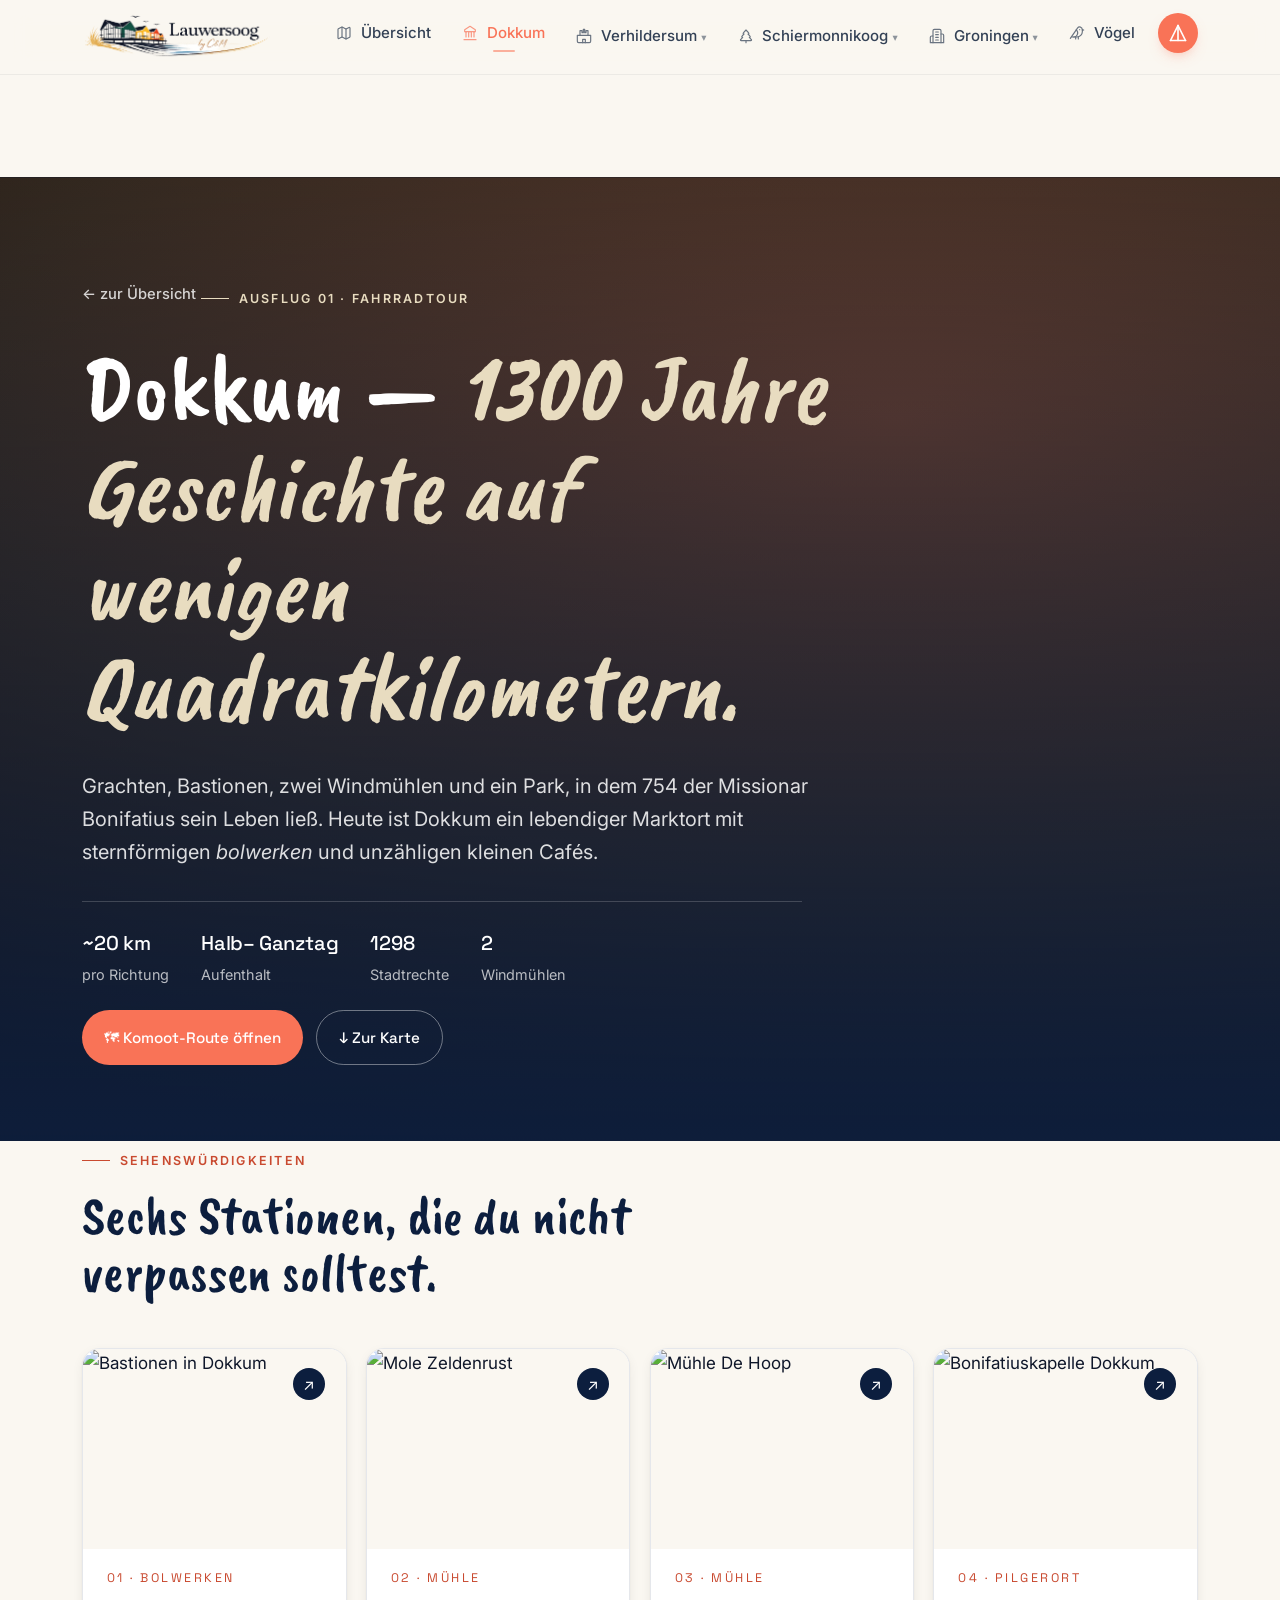
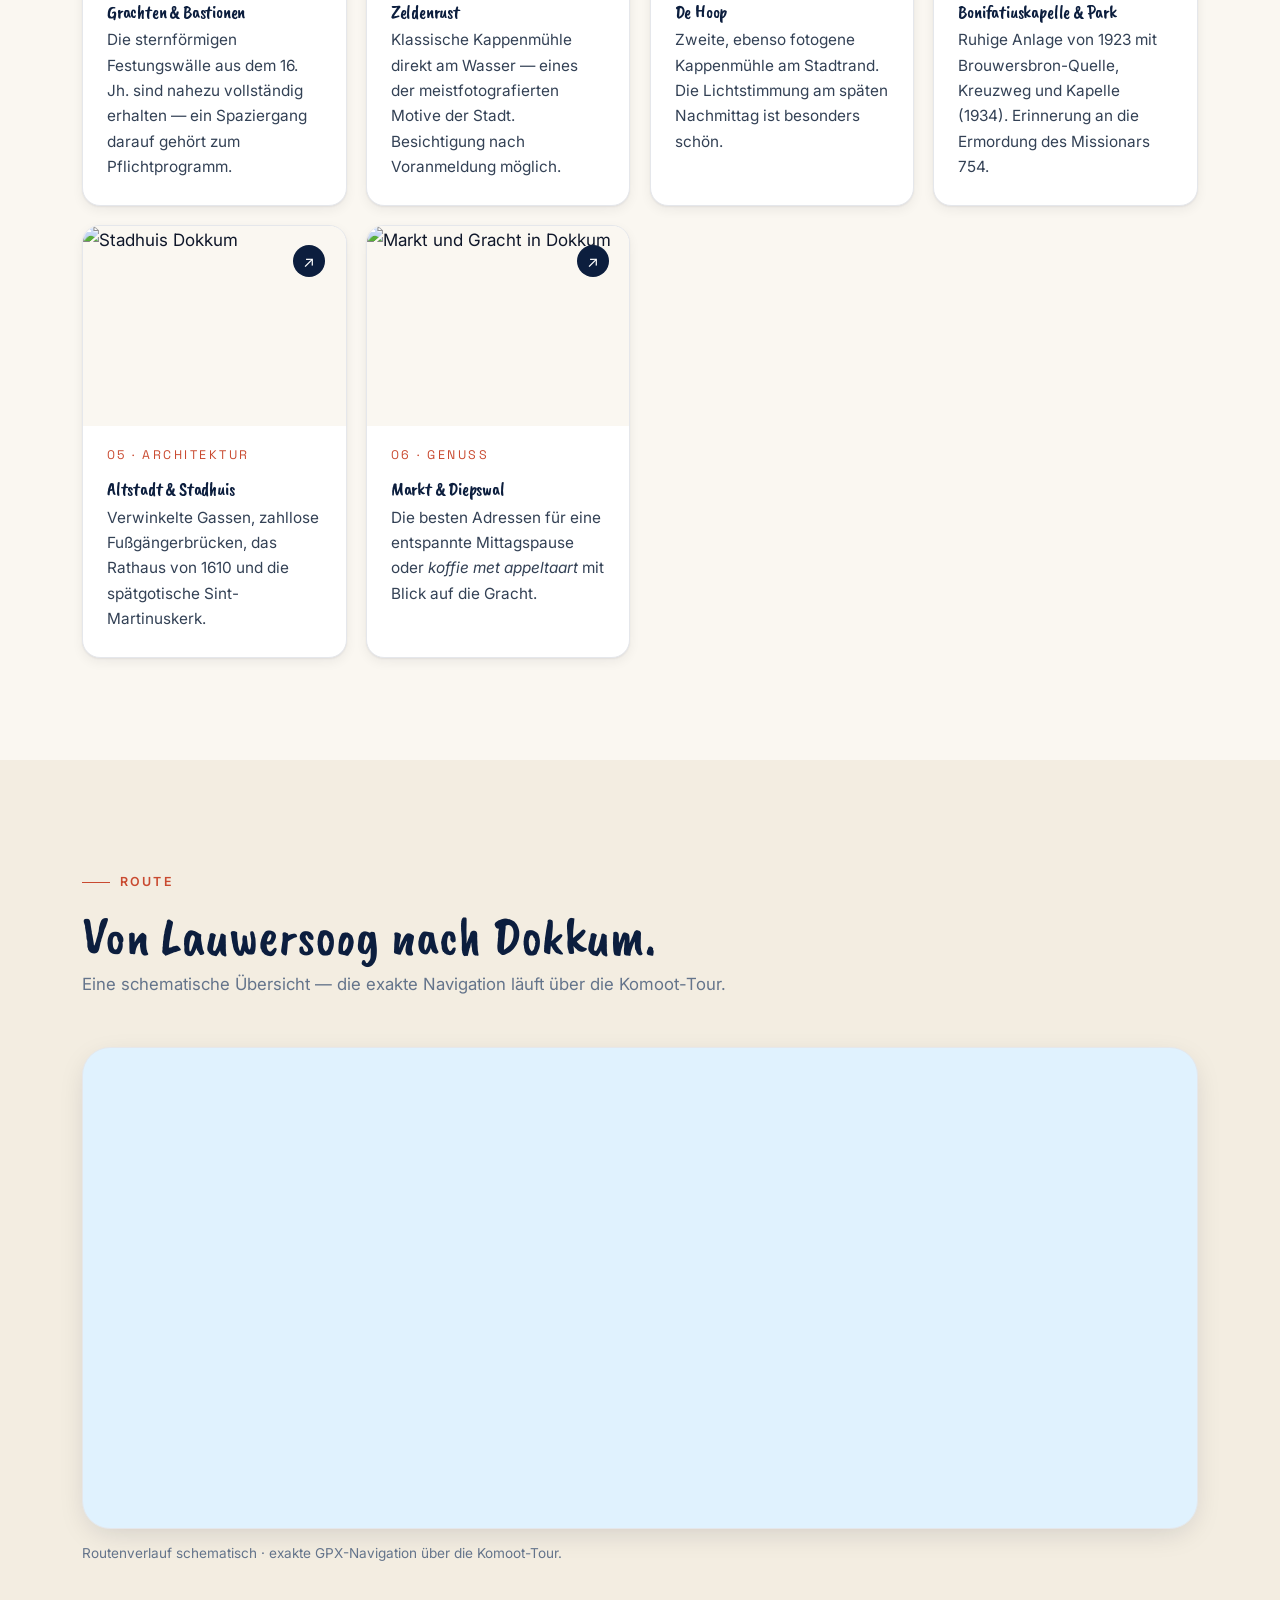
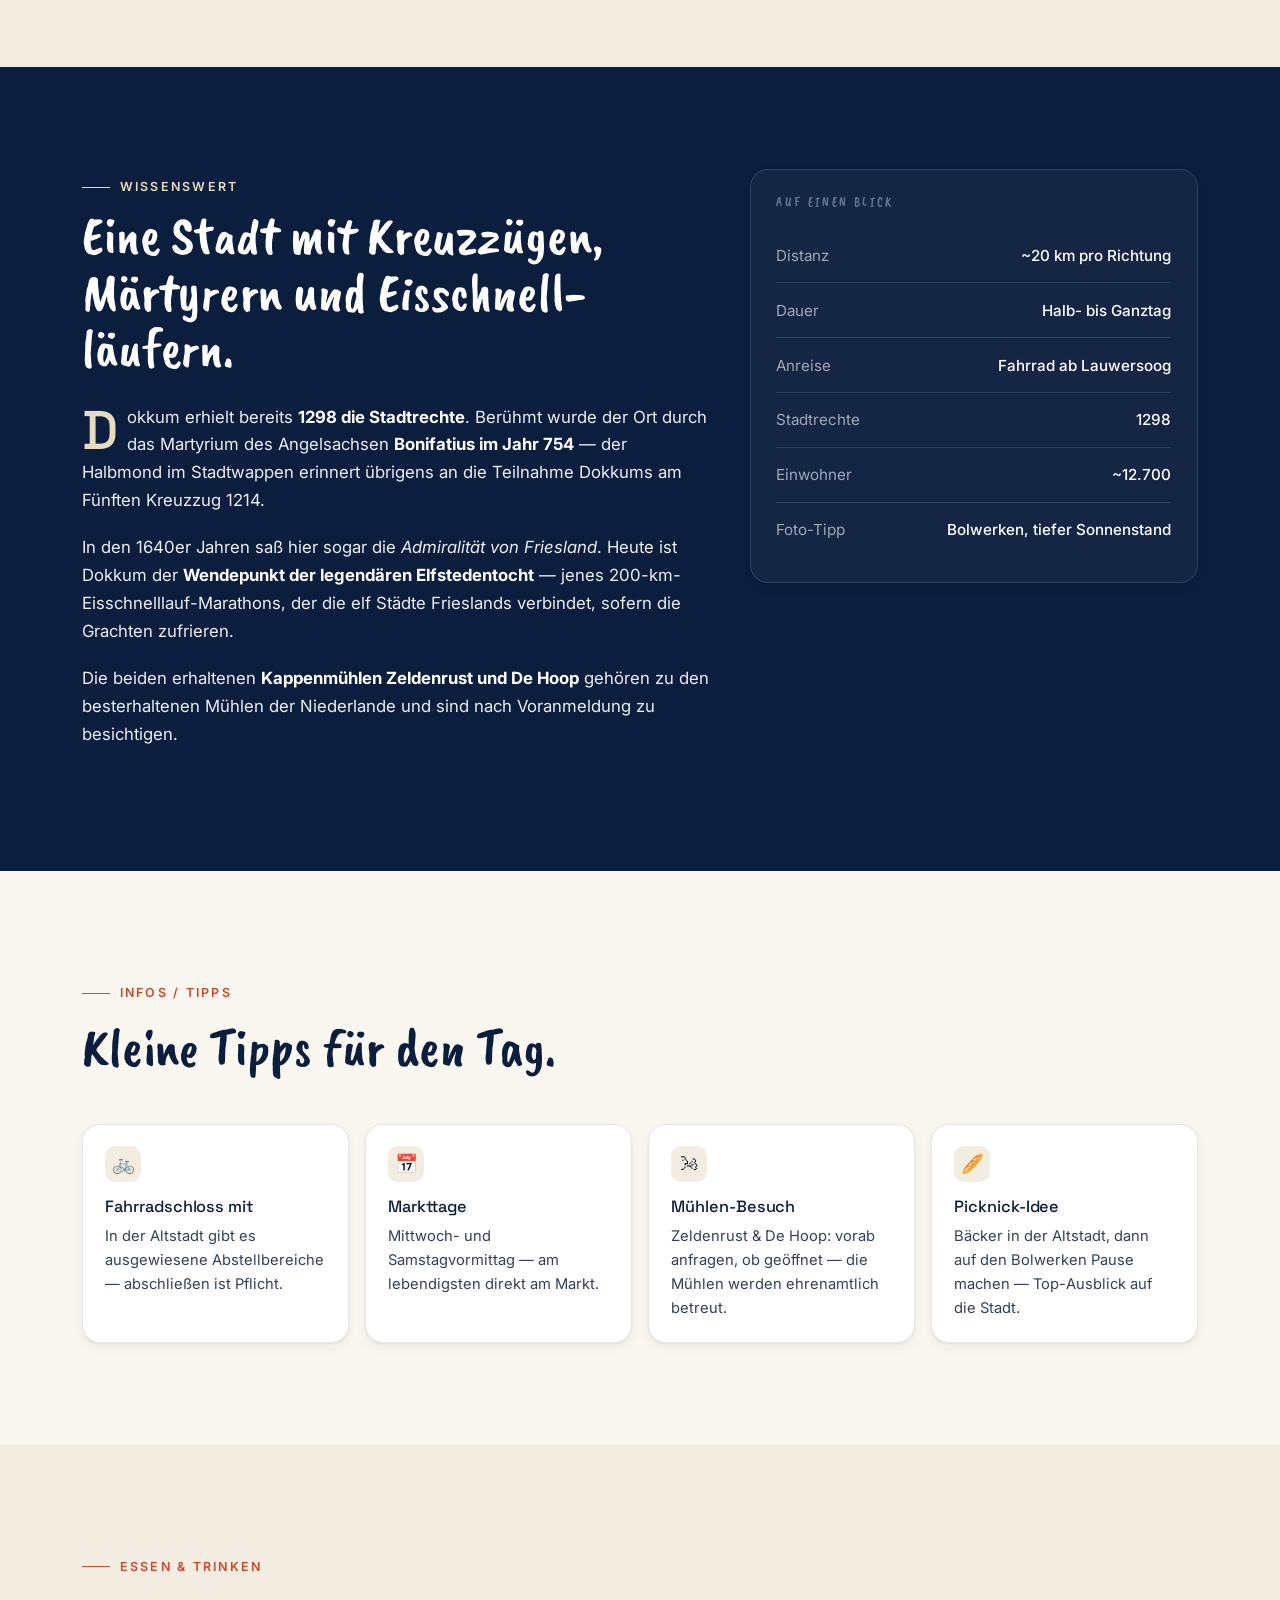
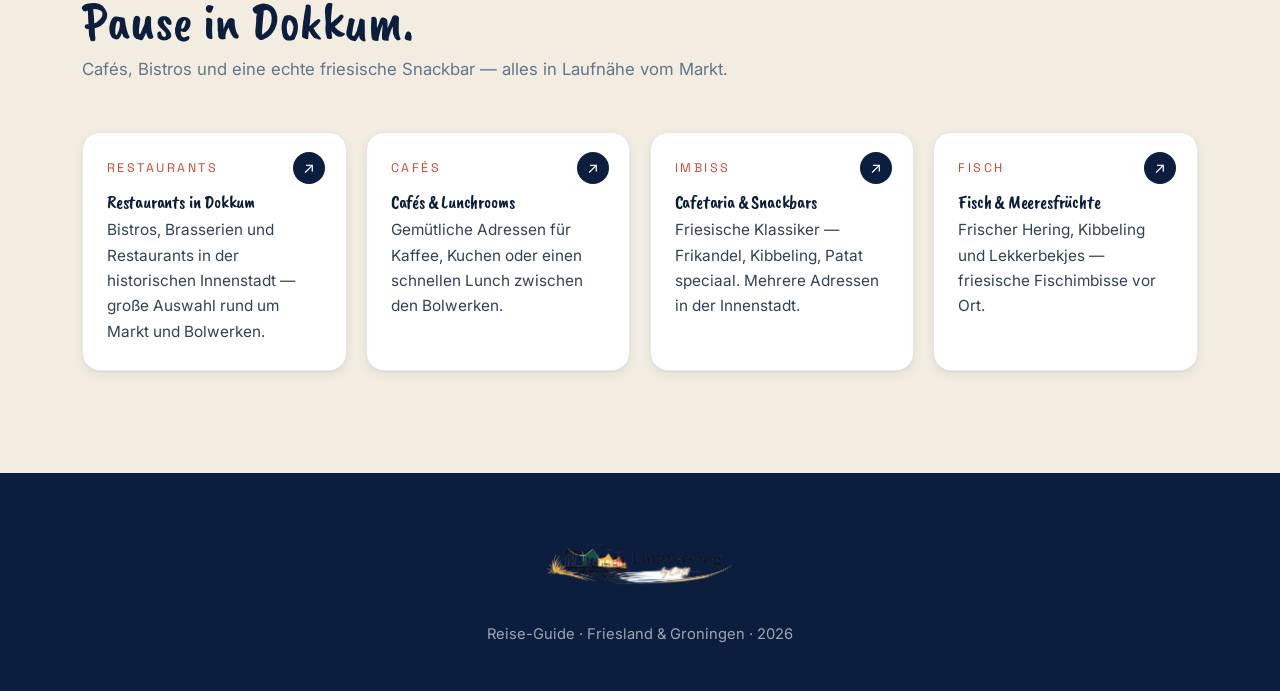
==== commit 823007ec: "Add files via upload" ====
--- a/pages/dokkum.html
+++ b/pages/dokkum.html
@@ -4,7 +4,9 @@
   <meta charset="utf-8">
   <meta name="viewport" content="width=device-width, initial-scale=1">
   <title>Dokkum - Lauwersoog 2026</title>
-  <link rel="icon" type="image/png" href="../lauwer.png">
+  <link rel="icon" type="image/x-icon" href="../favicon.ico">
+  <link rel="icon" type="image/png" href="../favicon.png">
+  <link rel="apple-touch-icon" href="../favicon.png">
   <meta name="description" content="Festungsstadt Dokkum: Sehenswuerdigkeiten, Karte, Tipps und Essen.">
   <link rel="preconnect" href="https://fonts.googleapis.com">
   <link rel="preconnect" href="https://fonts.gstatic.com" crossorigin>
--- a/assets/styles.css
+++ b/assets/styles.css
@@ -25,7 +25,10 @@
 
 * { box-sizing: border-box; }
 html { scroll-behavior: smooth; }
-.trip-section { scroll-margin-top: 70px; }
+.trip-section { scroll-margin-top: calc(var(--nav-h, 70px) + 12px); }
+/* Alle Anchor-Ziele in <main> respektieren die Höhe der Sticky-Nav,
+   damit Sub-Menü-Links wie #dokkum-karte nicht hinter dem Header landen. */
+main [id] { scroll-margin-top: calc(var(--nav-h, 70px) + 12px); }
 
 body {
   margin: 0;
@@ -93,7 +96,7 @@
   display: flex;
   align-items: center;
   justify-content: space-between;
-  padding: .15rem var(--gutter);
+  padding: .55rem var(--gutter);
 }
 .brand {
   font-family: "Space Grotesk", sans-serif;
@@ -105,9 +108,10 @@
   display: inline-flex; align-items: center; gap: .65rem;
 }
 .brand-mark {
-  width: 160px; height: 160px;
+  height: 56px;
+  width: auto;
   display: block;
-  margin: -16px 0;
+  object-fit: contain;
   background: transparent;
 }
 .nav-links { display: flex; gap: .25rem; flex-wrap: wrap; }
@@ -286,6 +290,11 @@
     overscroll-behavior: contain;
     opacity: 0;
     visibility: hidden;
+    /* Wichtig: .submenu setzt im Mobile-Block visibility:visible und ueberschreibt
+       damit das visibility:hidden hier. Wir muessen Klicks deshalb explizit
+       am Container abfangen, sonst landen Taps auf der dahinterliegenden Seite
+       (z. B. Bento-Karten) auf unsichtbaren Drawer-Eintraegen. */
+    pointer-events: none;
     transform: translateY(-6px);
     transition: opacity .22s ease, transform .22s ease, visibility 0s linear .22s;
   }
@@ -301,6 +310,7 @@
   .nav-toggle:checked ~ .nav-inner .nav-links {
     opacity: 1;
     visibility: visible;
+    pointer-events: auto;
     transform: translateY(0);
     transition: opacity .22s ease, transform .22s ease, visibility 0s linear 0s;
   }
@@ -311,13 +321,20 @@
     width: 100%;
   }
   .nav-item > a {
-    display: block;
+    display: flex;
+    align-items: center;
+    justify-content: space-between;
     padding: .95rem .25rem;
     font-size: 1.05rem;
     color: var(--navy);
     border-bottom: 1px solid rgba(15, 23, 42, .06);
   }
-  .nav-item > a::after { display: none; }
+  .nav-item > a::after {
+    display: inline-block;
+    flex-shrink: 0;
+    transition: transform .25s ease;
+  }
+  .nav-item.is-open > a::after { transform: rotate(180deg); }
   .submenu {
     position: static;
     opacity: 1;
@@ -330,8 +347,11 @@
     box-shadow: none;
     padding: 0;
     margin: 0;
-    transition: none;
-  }
+    max-height: 0;
+    overflow: hidden;
+    transition: max-height .28s ease;
+  }
+  .nav-item.is-open .submenu { max-height: 500px; }
   .submenu a {
     padding: .7rem .25rem .7rem 1.5rem;
     font-size: .95rem;
@@ -495,8 +515,14 @@
   transition: transform .8s cubic-bezier(.2,.7,.2,1);
   z-index: -1;
 }
-.tile:hover { transform: translateY(-4px); box-shadow: var(--shadow-lg); }
-.tile:hover::before { transform: scale(1.06); }
+/* Hover-Effekte nur auf Geräten mit echter Hover-Fähigkeit.
+   Auf Touch-Geräten würde der erste Tap nur :hover triggern (Karte rutscht hoch),
+   nicht navigieren — der zweite Tap landet dann an verschobener Position auf der
+   falschen Karte. */
+@media (hover: hover) and (pointer: fine) {
+  .tile:hover { transform: translateY(-4px); box-shadow: var(--shadow-lg); }
+  .tile:hover::before { transform: scale(1.06); }
+}
 
 .tile .tile-num {
   position: absolute;
@@ -549,7 +575,9 @@
   font-size: 1.1rem;
   transition: background .25s, transform .25s;
 }
-.tile:hover .tile-cta { background: var(--coral); border-color: var(--coral); transform: rotate(-45deg); }
+@media (hover: hover) and (pointer: fine) {
+  .tile:hover .tile-cta { background: var(--coral); border-color: var(--coral); transform: rotate(-45deg); }
+}
 
 /* ---------- Detail page hero (image-led) ---------- */
 .detail-hero { min-height: 72vh; }
@@ -587,10 +615,12 @@
   object-fit: cover;
   background: var(--cream);
 }
-.feature-card:hover {
-  transform: translateY(-3px);
-  box-shadow: var(--shadow);
-  border-color: rgba(12, 30, 62, .15);
+@media (hover: hover) and (pointer: fine) {
+  .feature-card:hover {
+    transform: translateY(-3px);
+    box-shadow: var(--shadow);
+    border-color: rgba(12, 30, 62, .15);
+  }
 }
 a.feature-card {
   display: block;
@@ -614,11 +644,13 @@
   font-size: .95rem;
   transition: background .25s, transform .25s;
 }
-a.feature-card:hover::after {
-  background: var(--coral);
-  transform: translate(2px, -2px);
-}
-a.feature-card:hover h4 { color: var(--navy); }
+@media (hover: hover) and (pointer: fine) {
+  a.feature-card:hover::after {
+    background: var(--coral);
+    transform: translate(2px, -2px);
+  }
+  a.feature-card:hover h4 { color: var(--navy); }
+}
 .feature-card .num {
   font-family: "Space Grotesk", sans-serif;
   font-size: .78rem;
@@ -758,7 +790,10 @@
   background: var(--coral);
   color: #fff;
 }
-.btn.primary:hover { background: var(--coral-deep); transform: translateY(-1px); }
+.btn.primary:hover { background: var(--coral-deep); }
+@media (hover: hover) and (pointer: fine) {
+  .btn.primary:hover { transform: translateY(-1px); }
+}
 .btn.ghost {
   background: transparent;
   color: #fff;
@@ -769,15 +804,18 @@
   background: var(--navy);
   color: #fff;
 }
-.btn.dark:hover { background: #000; transform: translateY(-1px); }
+.btn.dark:hover { background: #000; }
+@media (hover: hover) and (pointer: fine) {
+  .btn.dark:hover { transform: translateY(-1px); }
+}
 
 /* ---------- Quick-Links Menüleiste ---------- */
 .quick-links {
   display: grid;
   grid-template-columns: repeat(4, 1fr);
-  gap: .9rem;
+  gap: .55rem;
   margin: 0 0 3rem;
-  padding: .9rem;
+  padding: .65rem;
   background: #fff;
   border: 1px solid var(--line);
   border-radius: calc(var(--radius) + 4px);
@@ -787,13 +825,14 @@
   position: relative;
   display: flex;
   align-items: center;
-  gap: .9rem;
-  padding: 1rem 1.15rem;
+  gap: .65rem;
+  padding: .75rem .85rem;
   border-radius: var(--radius);
   background: #fbfaf7;
   border: 1px solid transparent;
   color: var(--navy);
   text-decoration: none;
+  min-width: 0;
   transition: background .25s ease, border-color .25s ease, transform .25s ease, box-shadow .25s ease;
 }
 .quick-link:hover {
@@ -807,15 +846,15 @@
   display: inline-flex;
   align-items: center;
   justify-content: center;
-  width: 42px;
-  height: 42px;
+  width: 36px;
+  height: 36px;
   border-radius: 50%;
   background: var(--navy);
   color: #fff;
   transition: background .25s ease;
 }
 .quick-link:hover .quick-link__icon { background: #000; }
-.quick-link__icon svg { width: 20px; height: 20px; }
+.quick-link__icon svg { width: 18px; height: 18px; }
 .quick-link__label {
   display: flex;
   flex-direction: column;
@@ -824,22 +863,25 @@
 }
 .quick-link__kicker {
   font-family: "Space Grotesk", sans-serif;
-  font-size: .7rem;
+  font-size: .65rem;
   font-weight: 600;
-  letter-spacing: .14em;
+  letter-spacing: .12em;
   text-transform: uppercase;
   color: var(--muted);
-  margin-bottom: .25rem;
+  margin-bottom: .2rem;
   white-space: nowrap;
   overflow: hidden;
   text-overflow: ellipsis;
 }
 .quick-link__title {
   font-family: "Space Grotesk", sans-serif;
-  font-size: 1rem;
+  font-size: .92rem;
   font-weight: 500;
   letter-spacing: -.005em;
   color: var(--navy);
+  white-space: nowrap;
+  overflow: hidden;
+  text-overflow: ellipsis;
 }
 @media (max-width: 900px) {
   .quick-links { grid-template-columns: repeat(2, 1fr); }
@@ -847,6 +889,70 @@
 @media (max-width: 520px) {
   .quick-links { grid-template-columns: 1fr; }
 }
+
+/* Quick-link Dropdown */
+.quick-link--dropdown {
+  cursor: default;
+  position: relative;
+  z-index: 1;
+}
+.quick-link--dropdown:hover,
+.quick-link--dropdown:focus-within {
+  z-index: 10;
+}
+.quick-link--dropdown .quick-link__title::after {
+  content: '';
+  display: inline-block;
+  width: 0; height: 0;
+  border-left: 4px solid transparent;
+  border-right: 4px solid transparent;
+  border-top: 5px solid var(--navy);
+  margin-left: .4rem;
+  vertical-align: middle;
+  transition: transform .2s ease;
+}
+.quick-link--dropdown:hover .quick-link__title::after,
+.quick-link--dropdown:focus-within .quick-link__title::after {
+  transform: rotate(180deg);
+}
+.ql-dropdown {
+  position: absolute;
+  top: calc(100% + 6px);
+  left: 0;
+  min-width: 100%;
+  background: #fff;
+  border: 1px solid var(--line);
+  border-radius: var(--radius);
+  box-shadow: 0 8px 24px -8px rgba(20, 25, 40, .2);
+  list-style: none;
+  margin: 0;
+  padding: .35rem;
+  z-index: 200;
+  opacity: 0;
+  visibility: hidden;
+  transform: translateY(-4px);
+  transition: opacity .18s ease, transform .18s ease, visibility 0s linear .18s;
+}
+.quick-link--dropdown:hover .ql-dropdown,
+.quick-link--dropdown:focus-within .ql-dropdown {
+  opacity: 1;
+  visibility: visible;
+  transform: translateY(0);
+  transition: opacity .18s ease, transform .18s ease, visibility 0s linear 0s;
+}
+.ql-dropdown a {
+  display: block;
+  padding: .5rem .75rem;
+  font-size: .9rem;
+  font-weight: 500;
+  font-family: "Space Grotesk", sans-serif;
+  color: var(--navy);
+  text-decoration: none;
+  border-radius: calc(var(--radius) - 2px);
+  white-space: nowrap;
+  transition: background .15s;
+}
+.ql-dropdown a:hover { background: rgba(12, 30, 62, .06); }
 
 /* ---------- Footer ---------- */
 footer {
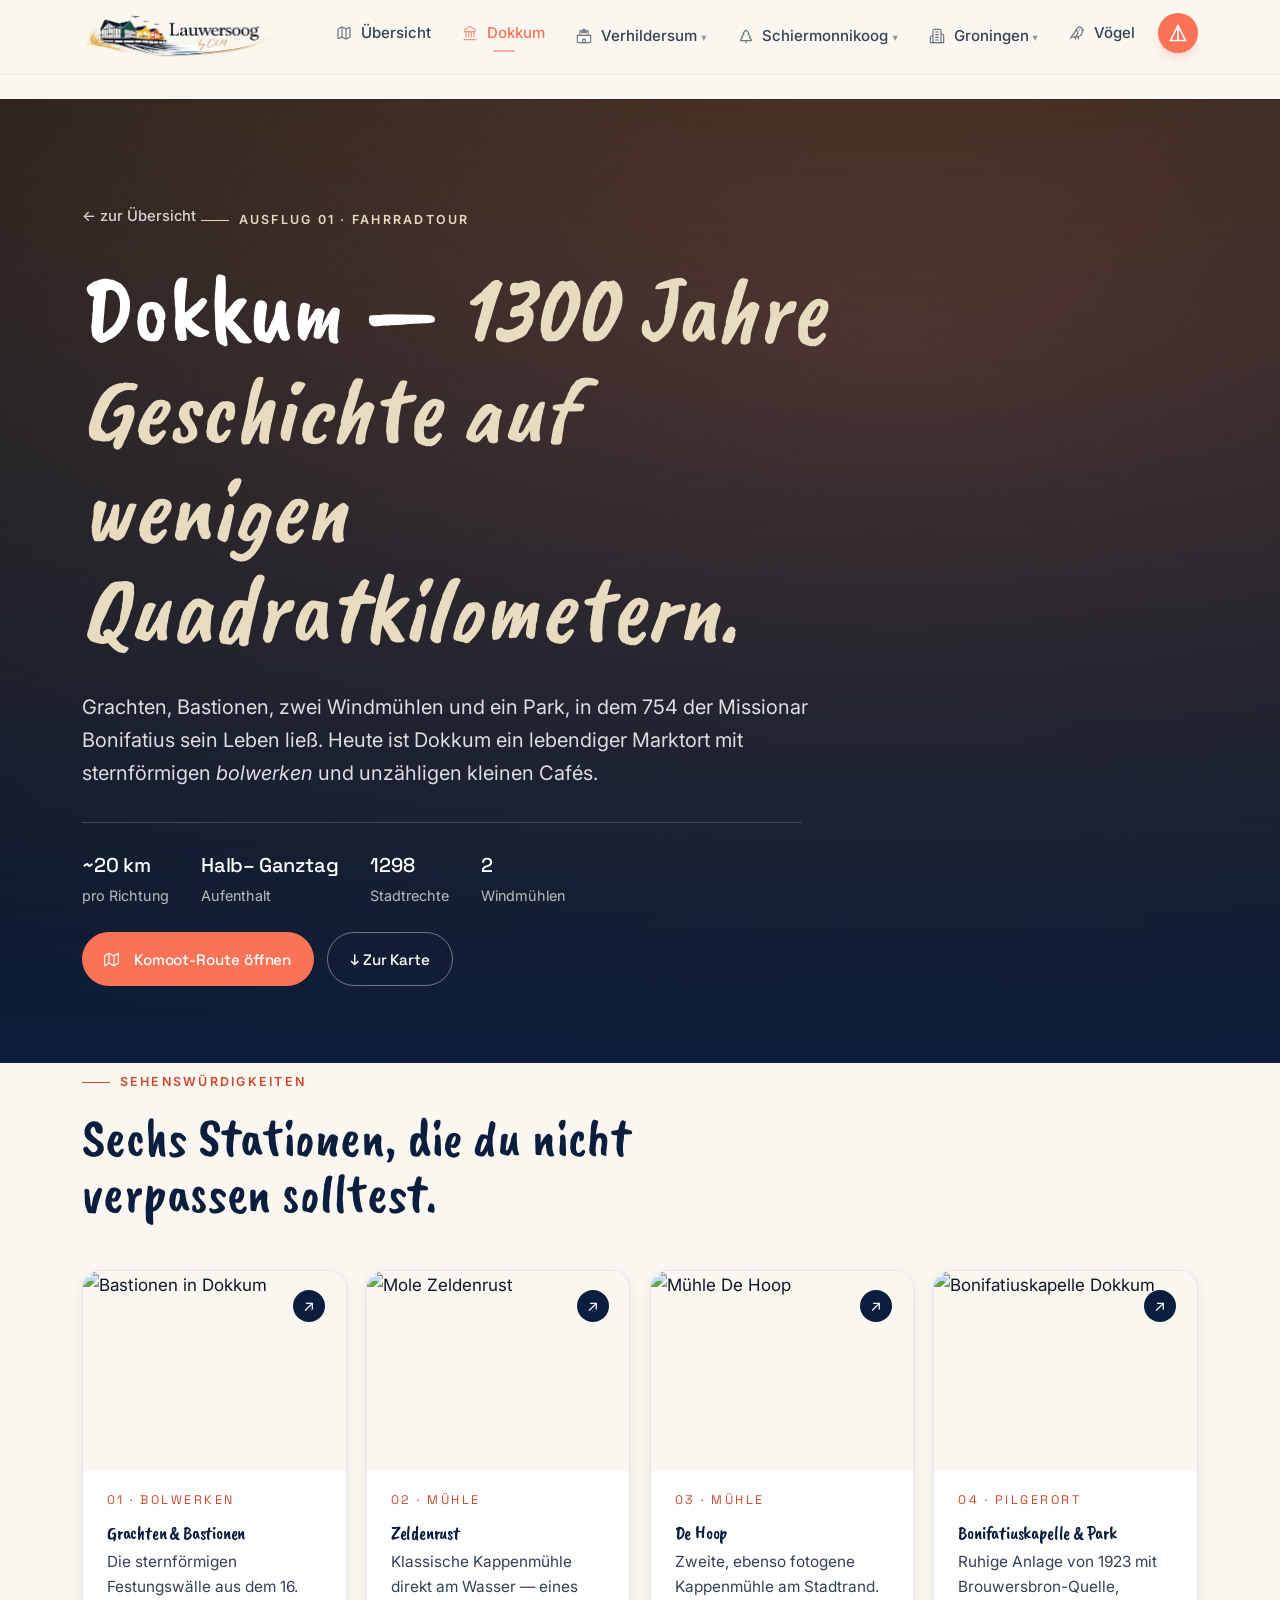
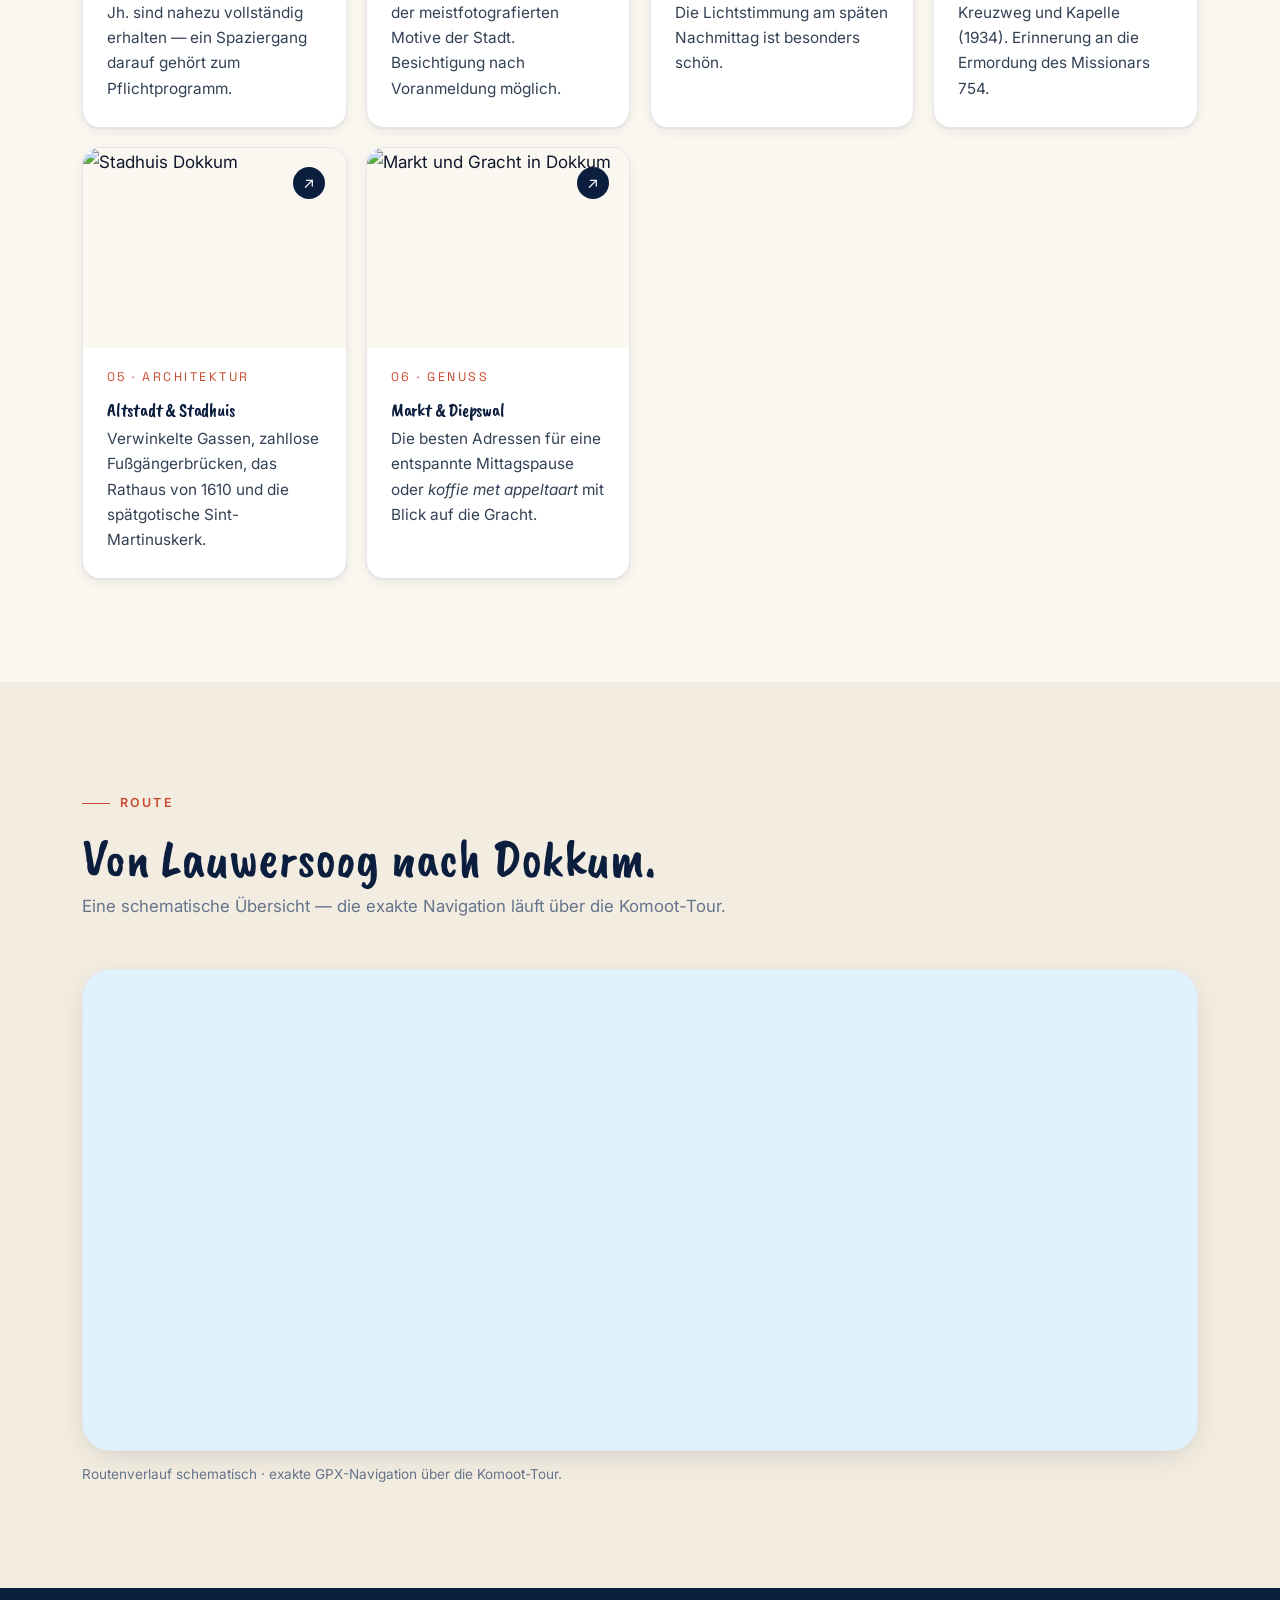
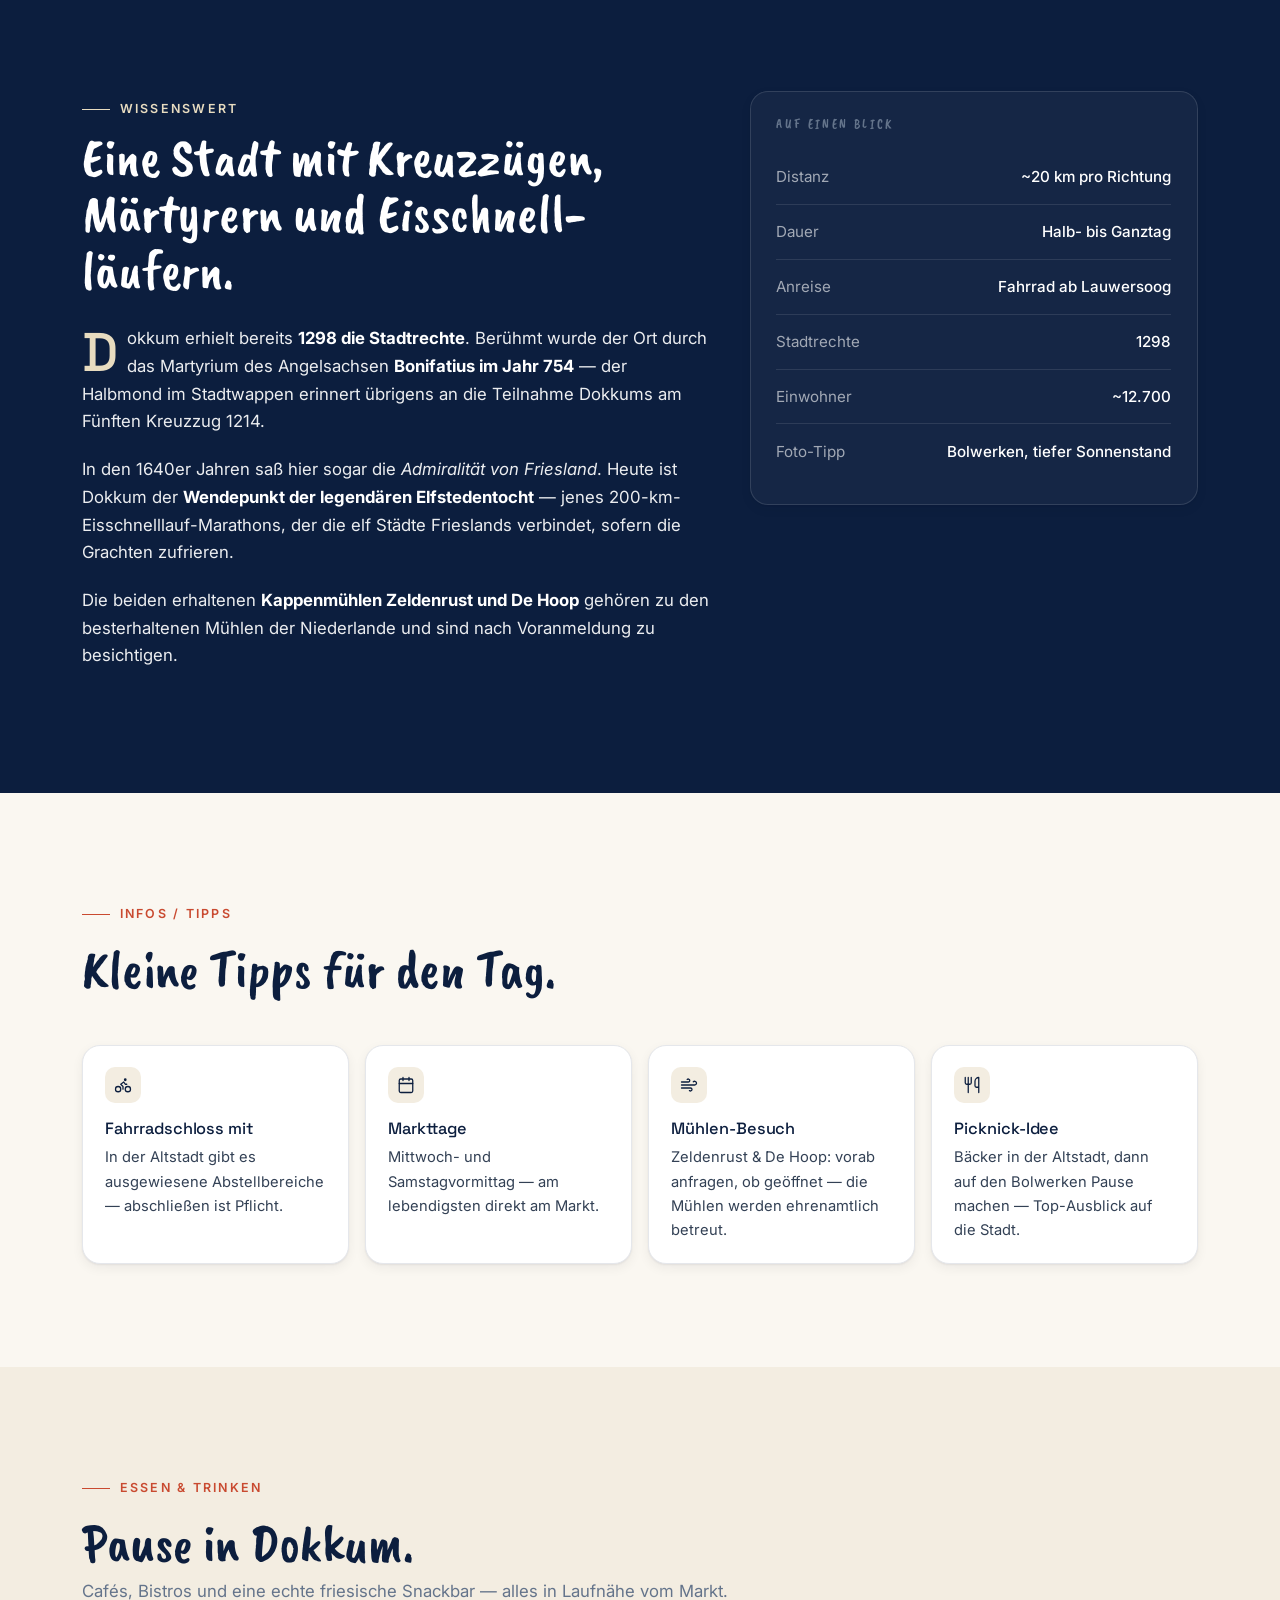
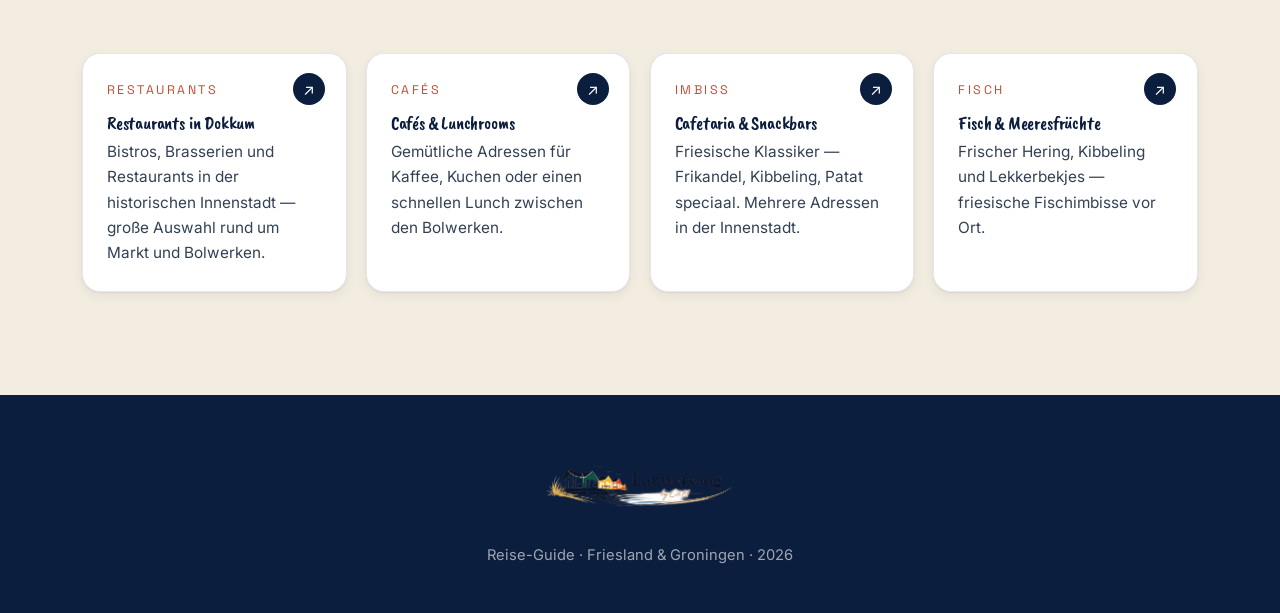
==== commit 9ab98503: "Add files via upload" ====
--- a/pages/dokkum.html
+++ b/pages/dokkum.html
@@ -6,7 +6,8 @@
   <title>Dokkum - Lauwersoog 2026</title>
   <link rel="icon" type="image/x-icon" href="../favicon.ico">
   <link rel="icon" type="image/png" href="../favicon.png">
-  <link rel="apple-touch-icon" href="../favicon.png">
+  <link rel="apple-touch-icon" href="../apple-touch-icon.png">
+  <link rel="manifest" href="../manifest.json">
   <meta name="description" content="Festungsstadt Dokkum: Sehenswuerdigkeiten, Karte, Tipps und Essen.">
   <link rel="preconnect" href="https://fonts.googleapis.com">
   <link rel="preconnect" href="https://fonts.gstatic.com" crossorigin>
@@ -105,7 +106,7 @@
           <div><strong>2</strong>Windmühlen</div>
         </div>
         <div class="btn-row">
-          <a class="btn primary" href="https://www.komoot.com/tour/2980560412?share_token=aSwsShJZj1IIqwHDxj3Gj42JBCvj2XiQjFqIsJtlsM45COg9CH&ref=wtd&t_s=referral&t_cid=route_share&t_ref_username=5781661722538" target="_blank" rel="noopener">🗺 Komoot-Route öffnen</a>
+          <a class="btn primary" href="https://www.komoot.com/tour/2980560412?share_token=aSwsShJZj1IIqwHDxj3Gj42JBCvj2XiQjFqIsJtlsM45COg9CH&ref=wtd&t_s=referral&t_cid=route_share&t_ref_username=5781661722538" target="_blank" rel="noopener"><svg style="width:15px;height:15px;vertical-align:-2px;margin-right:.35rem" viewBox="0 0 24 24" fill="none" stroke="currentColor" stroke-width="1.7" stroke-linecap="round" stroke-linejoin="round" aria-hidden="true"><polygon points="1 6 1 22 8 18 16 22 23 18 23 2 16 6 8 2 1 6"/><line x1="8" y1="2" x2="8" y2="18"/><line x1="16" y1="6" x2="16" y2="22"/></svg>Komoot-Route öffnen</a>
           <a class="btn ghost" href="dokkum.html#dokkum-karte">↓ Zur Karte</a>
         </div>
       </div>
@@ -170,10 +171,10 @@
     <div class="container">
       <div class="section-head"><span class="eyebrow">Infos / Tipps</span><h2>Kleine Tipps für den Tag.</h2></div>
       <div class="tips">
-        <div class="tip"><span class="tip-icon">🚲</span><strong>Fahrradschloss mit</strong><p>In der Altstadt gibt es ausgewiesene Abstellbereiche — abschließen ist Pflicht.</p></div>
-        <div class="tip"><span class="tip-icon">📅</span><strong>Markttage</strong><p>Mittwoch- und Samstagvormittag — am lebendigsten direkt am Markt.</p></div>
-        <div class="tip"><span class="tip-icon">🌬</span><strong>Mühlen-Besuch</strong><p>Zeldenrust &amp; De Hoop: vorab anfragen, ob geöffnet — die Mühlen werden ehrenamtlich betreut.</p></div>
-        <div class="tip"><span class="tip-icon">🥖</span><strong>Picknick-Idee</strong><p>Bäcker in der Altstadt, dann auf den Bolwerken Pause machen — Top-Ausblick auf die Stadt.</p></div>
+        <div class="tip"><span class="tip-icon"><svg class="tip-svg" viewBox="0 0 24 24" fill="none" stroke="currentColor" stroke-width="1.7" stroke-linecap="round" stroke-linejoin="round" aria-hidden="true"><circle cx="18.5" cy="17.5" r="3.5"/><circle cx="5.5" cy="17.5" r="3.5"/><circle cx="15" cy="5" r="1"/><path d="M12 17.5V14l-3-3 4-3 2 3h2"/></svg></span><strong>Fahrradschloss mit</strong><p>In der Altstadt gibt es ausgewiesene Abstellbereiche — abschließen ist Pflicht.</p></div>
+        <div class="tip"><span class="tip-icon"><svg class="tip-svg" viewBox="0 0 24 24" fill="none" stroke="currentColor" stroke-width="1.7" stroke-linecap="round" stroke-linejoin="round" aria-hidden="true"><rect x="3" y="4" width="18" height="18" rx="2"/><path d="M16 2v4M8 2v4M3 10h18"/></svg></span><strong>Markttage</strong><p>Mittwoch- und Samstagvormittag — am lebendigsten direkt am Markt.</p></div>
+        <div class="tip"><span class="tip-icon"><svg class="tip-svg" viewBox="0 0 24 24" fill="none" stroke="currentColor" stroke-width="1.7" stroke-linecap="round" stroke-linejoin="round" aria-hidden="true"><path d="M9.59 4.59A2 2 0 1 1 11 8H2m10.59 11.41A2 2 0 1 0 14 16H2m15.73-8.27A2.5 2.5 0 1 1 19.5 12H2"/></svg></span><strong>Mühlen-Besuch</strong><p>Zeldenrust &amp; De Hoop: vorab anfragen, ob geöffnet — die Mühlen werden ehrenamtlich betreut.</p></div>
+        <div class="tip"><span class="tip-icon"><svg class="tip-svg" viewBox="0 0 24 24" fill="none" stroke="currentColor" stroke-width="1.7" stroke-linecap="round" stroke-linejoin="round" aria-hidden="true"><path d="M3 2v7c0 1.1.9 2 2 2h4a2 2 0 0 0 2-2V2M7 2v20M21 15V2a5 5 0 0 0-5 5v6c0 1.1.9 2 2 2h3zm0 0v7"/></svg></span><strong>Picknick-Idee</strong><p>Bäcker in der Altstadt, dann auf den Bolwerken Pause machen — Top-Ausblick auf die Stadt.</p></div>
       </div>
     </div>
   </section>
--- a/assets/styles.css
+++ b/assets/styles.css
@@ -457,6 +457,8 @@
 
 /* ---------- Sections ---------- */
 section { padding: clamp(3.5rem, 8vw, 7rem) 0; }
+main > .page > section:first-of-type,
+main > section:first-of-type { padding-top: 1.5rem; }
 .section-head { max-width: 720px; margin-bottom: 3rem; }
 .section-head .eyebrow { margin-bottom: 1rem; }
 .section-head h2 { margin-bottom: .4rem; }
@@ -747,8 +749,9 @@
   background: var(--cream-2);
   border-radius: 10px;
   margin-bottom: .8rem;
-  font-size: 1.15rem;
-}
+  color: var(--navy);
+}
+.tip-icon svg { width: 18px; height: 18px; }
 .tip strong {
   display: block;
   color: var(--navy);
@@ -809,150 +812,430 @@
   .btn.dark:hover { transform: translateY(-1px); }
 }
 
-/* ---------- Quick-Links Menüleiste ---------- */
+/* ---------- Quick-Links ---------- */
 .quick-links {
   display: grid;
-  grid-template-columns: repeat(4, 1fr);
-  gap: .55rem;
-  margin: 0 0 3rem;
-  padding: .65rem;
-  background: #fff;
-  border: 1px solid var(--line);
-  border-radius: calc(var(--radius) + 4px);
-  box-shadow: var(--shadow-sm);
-}
+  grid-template-columns: repeat(5, minmax(0, 1fr));
+  gap: .6rem;
+  margin: 0 0 2.6rem;
+}
+
 .quick-link {
   position: relative;
   display: flex;
-  align-items: center;
-  gap: .65rem;
-  padding: .75rem .85rem;
-  border-radius: var(--radius);
-  background: #fbfaf7;
-  border: 1px solid transparent;
+  flex-direction: column;
+  align-items: center;
+  justify-content: flex-start;
+  gap: 0;
+  padding: 1.35rem .9rem 1.1rem;
+  border-radius: calc(var(--radius) + 2px);
+  background: #fff;
+  border: 1px solid var(--line);
   color: var(--navy);
   text-decoration: none;
   min-width: 0;
-  transition: background .25s ease, border-color .25s ease, transform .25s ease, box-shadow .25s ease;
+  overflow: hidden;
+  box-shadow: 0 1px 3px rgba(15,23,42,.06), 0 4px 14px rgba(15,23,42,.05);
+  transition: transform .22s ease, box-shadow .22s ease, border-color .22s ease;
+  cursor: pointer;
+}
+.quick-link::before {
+  content: "";
+  position: absolute;
+  inset: 0;
+  border-radius: inherit;
+  opacity: 0;
+  transition: opacity .22s ease;
 }
 .quick-link:hover {
-  background: #fff;
-  border-color: var(--line);
-  transform: translateY(-2px);
-  box-shadow: 0 6px 18px -10px rgba(20, 25, 40, .35);
-}
+  transform: translateY(-4px);
+  box-shadow: 0 8px 28px -8px rgba(20,25,40,.22), 0 2px 8px rgba(20,25,40,.07);
+  border-color: transparent;
+}
+.quick-link:hover::before { opacity: 1; }
+
+/* Farbige Hintergrundgradient beim Hover per Karte */
+.quick-links > :nth-child(1)::before { background: linear-gradient(145deg, rgba(249,115,87,.08) 0%, rgba(249,115,87,.03) 100%); }
+.quick-links > :nth-child(2)::before { background: linear-gradient(145deg, rgba(42,108,125,.09) 0%, rgba(42,108,125,.03) 100%); }
+.quick-links > :nth-child(3)::before { background: linear-gradient(145deg, rgba(90,122,77,.09) 0%, rgba(90,122,77,.03) 100%); }
+.quick-links > :nth-child(4)::before { background: linear-gradient(145deg, rgba(12,30,62,.07) 0%, rgba(12,30,62,.02) 100%); }
+.quick-links > :nth-child(5)::before { background: linear-gradient(145deg, rgba(180,40,40,.08) 0%, rgba(180,40,40,.03) 100%); }
+
+/* Farbakzent-Linie oben */
+.quick-link::after {
+  content: "";
+  position: absolute;
+  top: 0; left: 0; right: 0;
+  height: 3px;
+  border-radius: inherit;
+  background: currentColor;
+  opacity: 0;
+  transition: opacity .22s ease;
+}
+.quick-link:hover::after { opacity: .6; }
+
 .quick-link__icon {
-  flex: 0 0 auto;
   display: inline-flex;
   align-items: center;
   justify-content: center;
-  width: 36px;
-  height: 36px;
+  width: 58px;
+  height: 58px;
+  border-radius: 18px;
+  margin-bottom: .85rem;
+  transition: transform .22s ease;
+}
+.quick-link:hover .quick-link__icon { transform: scale(1.1) translateY(-2px); }
+.quick-link__icon svg { width: 28px; height: 28px; }
+
+/* Akzentfarben */
+.quick-links > :nth-child(1) { color: var(--coral-deep); }
+.quick-links > :nth-child(1) .quick-link__icon {
+  background: linear-gradient(135deg, rgba(249,115,87,.22) 0%, rgba(201,74,48,.12) 100%);
+  color: var(--coral-deep);
+  box-shadow: 0 4px 14px rgba(249,115,87,.2);
+}
+.quick-links > :nth-child(2) { color: #2a6c7d; }
+.quick-links > :nth-child(2) .quick-link__icon {
+  background: linear-gradient(135deg, rgba(42,108,125,.2) 0%, rgba(42,108,125,.1) 100%);
+  color: #2a6c7d;
+  box-shadow: 0 4px 14px rgba(42,108,125,.18);
+}
+.quick-links > :nth-child(3) { color: #4c6b41; }
+.quick-links > :nth-child(3) .quick-link__icon {
+  background: linear-gradient(135deg, rgba(90,122,77,.2) 0%, rgba(90,122,77,.1) 100%);
+  color: #4c6b41;
+  box-shadow: 0 4px 14px rgba(90,122,77,.18);
+}
+.quick-links > :nth-child(4) { color: var(--navy); }
+.quick-links > :nth-child(4) .quick-link__icon {
+  background: linear-gradient(135deg, rgba(12,30,62,.14) 0%, rgba(12,30,62,.07) 100%);
+  color: var(--navy);
+  box-shadow: 0 4px 14px rgba(12,30,62,.12);
+}
+.quick-links > :nth-child(5) { color: #b82828; }
+.quick-links > :nth-child(5) .quick-link__icon {
+  background: linear-gradient(135deg, rgba(180,40,40,.18) 0%, rgba(180,40,40,.08) 100%);
+  color: #b82828;
+  box-shadow: 0 4px 14px rgba(180,40,40,.2);
+}
+
+/* Live-Dot */
+.ql-live-dot {
+  width: 7px; height: 7px;
   border-radius: 50%;
-  background: var(--navy);
-  color: #fff;
-  transition: background .25s ease;
-}
-.quick-link:hover .quick-link__icon { background: #000; }
-.quick-link__icon svg { width: 18px; height: 18px; }
+  background: #e03030;
+  display: inline-block;
+  flex-shrink: 0;
+  animation: live-pulse 1.6s ease-in-out infinite;
+}
+@keyframes live-pulse {
+  0%, 100% { opacity: 1; transform: scale(1); }
+  50% { opacity: .4; transform: scale(.8); }
+}
+
 .quick-link__label {
   display: flex;
   flex-direction: column;
+  align-items: center;
+  text-align: center;
   min-width: 0;
-  line-height: 1.2;
+  width: 100%;
 }
 .quick-link__kicker {
   font-family: "Space Grotesk", sans-serif;
-  font-size: .65rem;
+  font-size: .6rem;
   font-weight: 600;
-  letter-spacing: .12em;
+  letter-spacing: .13em;
   text-transform: uppercase;
   color: var(--muted);
-  margin-bottom: .2rem;
+  margin-bottom: .25rem;
   white-space: nowrap;
   overflow: hidden;
   text-overflow: ellipsis;
+  max-width: 100%;
 }
 .quick-link__title {
   font-family: "Space Grotesk", sans-serif;
-  font-size: .92rem;
-  font-weight: 500;
-  letter-spacing: -.005em;
+  font-size: .95rem;
+  font-weight: 700;
+  letter-spacing: -.015em;
   color: var(--navy);
   white-space: nowrap;
   overflow: hidden;
   text-overflow: ellipsis;
-}
-@media (max-width: 900px) {
-  .quick-links { grid-template-columns: repeat(2, 1fr); }
-}
-@media (max-width: 520px) {
-  .quick-links { grid-template-columns: 1fr; }
-}
-
-/* Quick-link Dropdown */
+  max-width: 100%;
+}
+
+/* Dropdown-Indikator: kleines Pfeil-Badge am Icon */
 .quick-link--dropdown {
-  cursor: default;
+  cursor: pointer;
+}
+.quick-link--dropdown .quick-link__icon {
+  position: relative;
+}
+.quick-link--dropdown .quick-link__icon::after {
+  content: "▾";
+  position: absolute;
+  bottom: -4px;
+  right: -4px;
+  width: 18px;
+  height: 18px;
+  background: #fff;
+  border: 1.5px solid var(--line);
+  border-radius: 50%;
+  font-size: .6rem;
+  display: flex;
+  align-items: center;
+  justify-content: center;
+  line-height: 18px;
+  color: var(--muted);
+  box-shadow: 0 1px 4px rgba(0,0,0,.1);
+}
+/* ql-dropdown bleibt im DOM, aber unsichtbar (Daten für Modal) */
+.ql-dropdown { display: none; }
+
+@media (max-width: 760px) {
+  .quick-links {
+    grid-template-columns: repeat(5, minmax(0, 1fr));
+    gap: .4rem;
+  }
+  .quick-link {
+    padding: 1rem .5rem .85rem;
+    gap: 0;
+  }
+  .quick-link__icon { width: 48px; height: 48px; border-radius: 15px; margin-bottom: .65rem; }
+  .quick-link__icon svg { width: 24px; height: 24px; }
+  .quick-link__kicker { display: none; }
+  .quick-link__title {
+    font-size: .78rem;
+    font-weight: 700;
+    white-space: normal;
+    line-height: 1.2;
+    overflow: visible;
+    text-overflow: clip;
+  }
+}
+@media (max-width: 420px) {
+  .quick-link { padding: .6rem .25rem .6rem; }
+  .quick-link__title { font-size: .65rem; }
+  .quick-link__icon { width: 38px; height: 38px; border-radius: 12px; margin-bottom: .5rem; }
+  .quick-link__icon svg { width: 20px; height: 20px; }
+}
+
+/* ---------- Live Cam Modal ---------- */
+.cam-modal {
+  position: fixed;
+  inset: 0;
+  z-index: 9100;
+  display: flex;
+  align-items: center;
+  justify-content: center;
+  padding: 1rem;
+}
+.cam-modal__backdrop {
+  position: absolute;
+  inset: 0;
+  background: rgba(12, 30, 62, .45);
+  backdrop-filter: blur(4px);
+  -webkit-backdrop-filter: blur(4px);
+  animation: ql-fade-in .18s ease;
+}
+.cam-modal__panel {
   position: relative;
   z-index: 1;
-}
-.quick-link--dropdown:hover,
-.quick-link--dropdown:focus-within {
-  z-index: 10;
-}
-.quick-link--dropdown .quick-link__title::after {
-  content: '';
-  display: inline-block;
-  width: 0; height: 0;
-  border-left: 4px solid transparent;
-  border-right: 4px solid transparent;
-  border-top: 5px solid var(--navy);
-  margin-left: .4rem;
-  vertical-align: middle;
-  transition: transform .2s ease;
-}
-.quick-link--dropdown:hover .quick-link__title::after,
-.quick-link--dropdown:focus-within .quick-link__title::after {
-  transform: rotate(180deg);
-}
-.ql-dropdown {
+  background: #fff;
+  border-radius: calc(var(--radius) + 4px);
+  overflow: hidden;
+  width: min(560px, calc(100vw - 2rem));
+  box-shadow: var(--shadow-lg);
+  animation: ql-slide-up .2s ease;
+}
+.cam-modal__head {
+  display: flex;
+  align-items: center;
+  gap: .7rem;
+  padding: 1.1rem 1.3rem 1rem;
+  border-bottom: 1px solid var(--line);
+}
+.cam-modal__title {
+  font-family: "Space Grotesk", sans-serif;
+  font-weight: 700;
+  font-size: 1.05rem;
+  color: var(--navy);
+  flex: 1;
+  letter-spacing: -.02em;
+}
+.cam-modal__badge {
+  font-size: .65rem;
+  font-weight: 700;
+  letter-spacing: .12em;
+  font-family: "Space Grotesk", sans-serif;
+  background: rgba(184,40,40,.12);
+  color: #b82828;
+  padding: .2rem .55rem;
+  border-radius: 50px;
+}
+.cam-modal__close {
+  background: rgba(12, 30, 62, .07);
+  border: none;
+  border-radius: 50%;
+  width: 32px; height: 32px;
+  color: var(--navy);
+  cursor: pointer;
+  display: flex; align-items: center; justify-content: center;
+  flex-shrink: 0;
+  transition: background .15s;
+}
+.cam-modal__close:hover { background: rgba(12, 30, 62, .14); }
+.cam-modal__close svg { width: 16px; height: 16px; pointer-events: none; }
+.cam-modal__video-wrap {
+  position: relative;
+  width: 100%;
+  aspect-ratio: 16/9;
+  background: #0a0f14;
+}
+.cam-modal__video-wrap video {
+  width: 100%;
+  height: 100%;
+  display: block;
+  object-fit: contain;
+}
+.cam-modal__loading {
   position: absolute;
-  top: calc(100% + 6px);
-  left: 0;
-  min-width: 100%;
+  inset: 0;
+  display: flex;
+  flex-direction: column;
+  align-items: center;
+  justify-content: center;
+  gap: .75rem;
+  color: rgba(255,255,255,.55);
+  font-family: "Space Grotesk", sans-serif;
+  font-size: .88rem;
+  pointer-events: none;
+  transition: opacity .3s;
+}
+.cam-modal__spinner {
+  width: 34px; height: 34px;
+  border: 3px solid rgba(255,255,255,.12);
+  border-top-color: rgba(255,255,255,.65);
+  border-radius: 50%;
+  animation: cam-spin .75s linear infinite;
+}
+@keyframes cam-spin { to { transform: rotate(360deg); } }
+.cam-modal__footer {
+  padding: .55rem 1.3rem;
+  font-size: .72rem;
+  color: var(--muted);
+  font-family: "Space Grotesk", sans-serif;
+  text-align: center;
+  border-top: 1px solid var(--line);
+}
+
+.cam-modal[hidden] { display: none; }
+
+/* ---------- Quick-Link Modal ---------- */
+.ql-modal {
+  position: fixed;
+  inset: 0;
+  z-index: 9000;
+  display: flex;
+  align-items: center;
+  justify-content: center;
+}
+.ql-modal[hidden] { display: none; }
+.ql-modal__backdrop {
+  position: absolute;
+  inset: 0;
+  background: rgba(12, 30, 62, .45);
+  backdrop-filter: blur(4px);
+  -webkit-backdrop-filter: blur(4px);
+  animation: ql-fade-in .18s ease;
+}
+@keyframes ql-fade-in {
+  from { opacity: 0; }
+  to   { opacity: 1; }
+}
+.ql-modal__panel {
+  position: relative;
+  z-index: 1;
   background: #fff;
-  border: 1px solid var(--line);
-  border-radius: var(--radius);
-  box-shadow: 0 8px 24px -8px rgba(20, 25, 40, .2);
+  border-radius: calc(var(--radius) + 4px);
+  box-shadow: var(--shadow-lg);
+  padding: 1.5rem 1.5rem 1.2rem;
+  width: min(380px, calc(100vw - 2rem));
+  animation: ql-slide-up .2s ease;
+}
+@keyframes ql-slide-up {
+  from { opacity: 0; transform: translateY(12px) scale(.97); }
+  to   { opacity: 1; transform: translateY(0) scale(1); }
+}
+.ql-modal__head {
+  display: flex;
+  align-items: center;
+  gap: .8rem;
+  margin-bottom: 1rem;
+}
+.ql-modal__icon {
+  flex: 0 0 auto;
+  display: inline-flex;
+  align-items: center;
+  justify-content: center;
+  width: 44px;
+  height: 44px;
+  border-radius: 14px;
+  background: rgba(12, 30, 62, .08);
+}
+.ql-modal__icon svg { width: 22px; height: 22px; }
+.ql-modal__title {
+  flex: 1;
+  font-family: "Space Grotesk", sans-serif;
+  font-size: 1.15rem;
+  font-weight: 700;
+  color: var(--navy);
+  letter-spacing: -.02em;
+}
+.ql-modal__close {
+  flex: 0 0 auto;
+  display: inline-flex;
+  align-items: center;
+  justify-content: center;
+  width: 32px;
+  height: 32px;
+  border-radius: 50%;
+  border: none;
+  background: rgba(12, 30, 62, .07);
+  cursor: pointer;
+  color: var(--navy);
+  transition: background .15s;
+}
+.ql-modal__close:hover { background: rgba(12, 30, 62, .14); }
+.ql-modal__close svg { width: 16px; height: 16px; pointer-events: none; }
+.ql-modal__list {
   list-style: none;
   margin: 0;
-  padding: .35rem;
-  z-index: 200;
-  opacity: 0;
-  visibility: hidden;
-  transform: translateY(-4px);
-  transition: opacity .18s ease, transform .18s ease, visibility 0s linear .18s;
-}
-.quick-link--dropdown:hover .ql-dropdown,
-.quick-link--dropdown:focus-within .ql-dropdown {
-  opacity: 1;
-  visibility: visible;
-  transform: translateY(0);
-  transition: opacity .18s ease, transform .18s ease, visibility 0s linear 0s;
-}
-.ql-dropdown a {
-  display: block;
-  padding: .5rem .75rem;
-  font-size: .9rem;
+  padding: 0;
+  display: flex;
+  flex-direction: column;
+  gap: .3rem;
+}
+.ql-modal__list a {
+  display: flex;
+  align-items: center;
+  gap: .55rem;
+  padding: .75rem 1rem;
+  font-family: "Space Grotesk", sans-serif;
+  font-size: .98rem;
   font-weight: 500;
-  font-family: "Space Grotesk", sans-serif;
   color: var(--navy);
   text-decoration: none;
-  border-radius: calc(var(--radius) - 2px);
-  white-space: nowrap;
-  transition: background .15s;
-}
-.ql-dropdown a:hover { background: rgba(12, 30, 62, .06); }
+  border-radius: var(--radius-sm);
+  background: rgba(12, 30, 62, .04);
+  transition: background .15s, transform .15s;
+}
+.ql-modal__list a:hover {
+  background: rgba(12, 30, 62, .09);
+  transform: translateX(3px);
+}
 
 /* ---------- Footer ---------- */
 footer {
@@ -1176,4 +1459,449 @@
 @media (max-width: 560px) {
   .birds-filter { padding: 1.1rem; }
 }
-  +
+/* ============================================================
+   COCKPIT — Live-Dashboard (Wetter + Gezeiten)
+   ============================================================ */
+.cockpit {
+  display: grid;
+  grid-template-columns: minmax(0, 1fr) minmax(0, 1.35fr);
+  gap: 1rem;
+  margin: 0 0 1.1rem;
+}
+@media (max-width: 760px) {
+  .cockpit { grid-template-columns: 1fr; gap: .75rem; margin-bottom: .9rem; }
+}
+
+.cockpit-card {
+  position: relative;
+  display: flex;
+  flex-direction: column;
+  gap: .9rem;
+  padding: 1.15rem 1.35rem 1.1rem;
+  border-radius: calc(var(--radius) + 4px);
+  border: 1px solid var(--line);
+  background: #fff;
+  box-shadow: var(--shadow-sm);
+  overflow: hidden;
+  isolation: isolate;
+}
+.cockpit-card::before {
+  content: "";
+  position: absolute;
+  inset: 0;
+  z-index: -1;
+  opacity: .85;
+  transition: background .6s ease;
+}
+
+.cockpit-card__head {
+  display: flex;
+  align-items: center;
+  justify-content: space-between;
+  gap: .75rem;
+}
+.cockpit-card__label {
+  display: inline-flex;
+  align-items: center;
+  gap: .45rem;
+  font-family: "Space Grotesk", sans-serif;
+  font-size: .72rem;
+  font-weight: 600;
+  letter-spacing: .14em;
+  text-transform: uppercase;
+  color: var(--muted);
+}
+.cockpit-card__icon {
+  width: 16px; height: 16px;
+  color: var(--navy);
+  opacity: .75;
+}
+.cockpit-card__source {
+  font-family: "Space Grotesk", sans-serif;
+  font-size: .72rem;
+  font-weight: 500;
+  color: var(--muted);
+  text-decoration: none;
+  white-space: nowrap;
+  transition: color .2s;
+}
+.cockpit-card__source:hover { color: var(--coral-deep); }
+
+/* ---- Wetter-Karte ---- */
+.cockpit-card--weather::before {
+  background: linear-gradient(135deg, #fef9ef 0%, #fff 55%, #fef3e3 100%);
+}
+.cockpit-card--weather[data-mood="cloudy"]::before {
+  background: linear-gradient(135deg, #eef2f7 0%, #fff 55%, #e6ecf3 100%);
+}
+.cockpit-card--weather[data-mood="rain"]::before {
+  background: linear-gradient(135deg, #e8eef5 0%, #fff 60%, #dbe6f0 100%);
+}
+.cockpit-card--weather[data-mood="storm"]::before {
+  background: linear-gradient(135deg, #d9dee7 0%, #fff 60%, #c6cdd9 100%);
+}
+.cockpit-card--weather[data-mood="snow"]::before {
+  background: linear-gradient(135deg, #f3f6fa 0%, #fff 60%, #e8edf3 100%);
+}
+.weather-hero {
+  display: flex;
+  align-items: center;
+  gap: 1rem;
+}
+.weather-emoji {
+  font-size: 3rem;
+  line-height: 1;
+  filter: drop-shadow(0 4px 10px rgba(20, 25, 40, .12));
+}
+.weather-numbers {
+  display: flex;
+  flex-direction: column;
+  gap: .15rem;
+  min-width: 0;
+}
+.weather-temp {
+  font-family: "Space Grotesk", sans-serif;
+  font-size: 2.6rem;
+  font-weight: 700;
+  letter-spacing: -.035em;
+  line-height: .95;
+  color: var(--navy);
+}
+.weather-condition {
+  font-family: "Space Grotesk", sans-serif;
+  font-size: 1rem;
+  font-weight: 600;
+  color: var(--navy);
+  letter-spacing: -.005em;
+}
+.weather-meta {
+  display: flex;
+  flex-wrap: wrap;
+  gap: .4rem;
+  margin-top: auto;
+  background: none;
+  color: inherit;
+  padding: 0;
+  text-align: left;
+}
+.cockpit-card__right {
+  display: flex;
+  flex-direction: column;
+  align-items: flex-end;
+  gap: .15rem;
+}
+
+.weather-chip {
+  display: inline-flex;
+  align-items: center;
+  gap: .2rem;
+  font-family: "Space Grotesk", sans-serif;
+  font-size: .86rem;
+  font-weight: 600;
+  color: var(--muted);
+  letter-spacing: .04em;
+  text-transform: uppercase;
+}
+
+.weather-suntimes-inline {
+  display: inline-flex;
+  align-items: center;
+  gap: .22rem;
+  margin-left: .18em;
+}
+.sun-time-inline {
+  display: inline-flex;
+  align-items: center;
+  gap: .13rem;
+  font-family: "Space Grotesk", sans-serif;
+  font-size: 1.05rem;
+  font-weight: 600;
+  color: var(--navy);
+  letter-spacing: -.01em;
+}
+.sun-time-inline + .sun-time-inline {
+  margin-left: .32em;
+  opacity: .8;
+}
+.sun-time__icon-inline {
+  display: inline-block;
+  width: 1.1em;
+  height: 1.1em;
+  font-size: .78em;
+  font-weight: 800;
+  color: var(--coral);
+  vertical-align: middle;
+}
+.sun-time-inline:last-child .sun-time__icon-inline {
+  color: var(--navy);
+}
+
+/* ---- Gezeiten-Karte ---- */
+.cockpit-card--tides::before {
+  background: linear-gradient(135deg, #eef5f7 0%, #fff 55%, #e3eef2 100%);
+}
+.tides-chart-wrap {
+  position: relative;
+  border-radius: var(--radius);
+  background: linear-gradient(180deg, rgba(12,30,62,.02) 0%, rgba(107,144,128,.06) 100%);
+  padding: .35rem .25rem 0;
+}
+.tides-chart {
+  display: block;
+  width: 100%;
+  height: 110px;
+  overflow: visible;
+}
+.tides-chart .tide-curve-fill { fill: rgba(12, 30, 62, .08); }
+.tides-chart .tide-curve {
+  fill: none;
+  stroke: var(--navy);
+  stroke-width: 2;
+  stroke-linecap: round;
+  stroke-linejoin: round;
+}
+.tides-chart .tide-axis {
+  stroke: rgba(12, 30, 62, .15);
+  stroke-width: 1;
+  stroke-dasharray: 3 4;
+}
+.tides-chart .tide-now {
+  stroke: var(--coral);
+  stroke-width: 1.5;
+}
+.tides-chart .tide-now-dot {
+  fill: var(--coral);
+  stroke: #fff;
+  stroke-width: 2.5;
+}
+.tides-chart .tide-extrema-dot {
+  fill: #fff;
+  stroke: var(--navy);
+  stroke-width: 1.8;
+}
+.tides-chart .tide-tick {
+  font-family: "Space Grotesk", sans-serif;
+  font-size: 9px;
+  font-weight: 600;
+  fill: var(--muted);
+  letter-spacing: .04em;
+}
+.tides-next {
+  position: absolute;
+  top: .55rem;
+  right: .65rem;
+  display: inline-flex;
+  align-items: center;
+  gap: .35rem;
+  padding: .3rem .65rem;
+  border-radius: 999px;
+  background: rgba(255, 255, 255, .85);
+  backdrop-filter: blur(6px);
+  font-family: "Space Grotesk", sans-serif;
+  font-size: .74rem;
+  font-weight: 600;
+  color: var(--navy);
+  border: 1px solid rgba(12, 30, 62, .08);
+  box-shadow: 0 2px 8px -4px rgba(20, 25, 40, .2);
+}
+.tides-list {
+  list-style: none;
+  display: grid;
+  grid-template-columns: repeat(4, 1fr);
+  gap: .45rem;
+  margin: 0;
+  padding: 0;
+}
+.tides-list .tide-entry {
+  display: grid;
+  grid-template-columns: auto 1fr;
+  grid-template-rows: auto auto;
+  column-gap: .55rem;
+  row-gap: .05rem;
+  padding: .55rem .7rem;
+  border-radius: var(--radius-sm);
+  background: #fff;
+  border: 1px solid var(--line);
+  position: relative;
+  overflow: hidden;
+}
+.tides-list .tide-entry::before {
+  content: "";
+  position: absolute;
+  left: 0; top: 0; bottom: 0;
+  width: 3px;
+}
+.tides-list .tide-entry--hw::before { background: var(--navy); }
+.tides-list .tide-entry--nw::before { background: var(--coral); }
+.tide-arrow {
+  grid-row: 1 / span 2;
+  align-self: center;
+  display: inline-flex;
+  align-items: center;
+  justify-content: center;
+  width: 26px; height: 26px;
+  border-radius: 50%;
+  background: rgba(12, 30, 62, .06);
+  font-size: .85rem;
+  color: var(--navy);
+  font-weight: 700;
+}
+.tide-entry--nw .tide-arrow { background: rgba(249, 115, 87, .15); color: var(--coral-deep); }
+.tide-type {
+  font-family: "Space Grotesk", sans-serif;
+  font-size: .68rem;
+  font-weight: 600;
+  color: var(--muted);
+  letter-spacing: .1em;
+  text-transform: uppercase;
+}
+.tide-time {
+  font-family: "Space Grotesk", sans-serif;
+  font-size: 1.1rem;
+  font-weight: 700;
+  color: var(--navy);
+  letter-spacing: -.02em;
+  line-height: 1;
+}
+.tide-height {
+  grid-column: 1 / -1;
+  font-family: "Space Grotesk", sans-serif;
+  font-size: .72rem;
+  font-weight: 500;
+  color: var(--muted);
+  margin-top: .15rem;
+}
+.tides-loading {
+  font-size: .88rem;
+  color: var(--muted);
+  font-style: italic;
+  grid-column: 1 / -1;
+}
+.tides-fallback {
+  grid-column: 1 / -1;
+  font-size: .88rem;
+  color: var(--muted);
+  margin: 0;
+}
+.tides-fallback a { color: var(--navy); font-weight: 500; }
+.tides-approx {
+  font-size: .68rem;
+  color: var(--muted);
+  font-style: italic;
+  opacity: .75;
+  margin: 0;
+  letter-spacing: .04em;
+}
+
+/* ---- Tides details/summary toggle ---- */
+.tides-details {
+  display: contents;
+}
+.tides-summary {
+  display: none;
+}
+
+@media (max-width: 760px) {
+  .cockpit-card { padding: 1rem 1.1rem; gap: .75rem; }
+  .weather-emoji { font-size: 2.4rem; }
+  .weather-temp  { font-size: 2.1rem; }
+  .tides-chart   { height: 90px; }
+  .tides-list    { grid-template-columns: 1fr 1fr; }
+
+  .tides-details {
+    display: block;
+    margin-top: .1rem;
+  }
+  .tides-summary {
+    display: flex;
+    align-items: center;
+    justify-content: center;
+    gap: .35rem;
+    cursor: pointer;
+    list-style: none;
+    font-family: "Space Grotesk", sans-serif;
+    font-size: .72rem;
+    font-weight: 600;
+    letter-spacing: .1em;
+    text-transform: uppercase;
+    color: var(--muted);
+    padding: .45rem 0;
+    border-top: 1px solid var(--line);
+    user-select: none;
+  }
+  .tides-summary::-webkit-details-marker { display: none; }
+  .tides-summary::after {
+    content: "▾";
+    font-size: .9em;
+    transition: transform .2s;
+  }
+  .tides-details[open] .tides-summary::after {
+    transform: rotate(180deg);
+  }
+  .tides-details:not([open]) .tides-list,
+  .tides-details:not([open]) .tides-approx {
+    display: none;
+  }
+}
+@media (max-width: 420px) {
+  .tides-list .tide-entry { padding: .5rem .6rem; }
+  .tide-time { font-size: 1rem; }
+}
+
+/* ---------- Fährplan ---------- */
+.ferry-schedule {
+  display: grid;
+  grid-template-columns: 1fr 1fr;
+  gap: 1.2rem;
+  margin-bottom: 1.4rem;
+}
+@media (max-width: 660px) {
+  .ferry-schedule { grid-template-columns: 1fr; }
+}
+.ferry-direction {
+  background: #fff;
+  border: 1px solid var(--line);
+  border-radius: var(--radius);
+  padding: 1.4rem 1.5rem;
+  box-shadow: var(--shadow-sm);
+}
+.ferry-direction h3 {
+  font-family: "Space Grotesk", sans-serif;
+  font-size: .9rem;
+  font-weight: 600;
+  color: var(--navy);
+  letter-spacing: .01em;
+  margin-bottom: 1rem;
+}
+.ferry-direction--return h3 { color: var(--coral-deep); }
+.ferry-times {
+  display: flex;
+  flex-wrap: wrap;
+  gap: .4rem;
+}
+.ferry-times time {
+  display: inline-block;
+  padding: .32rem .75rem;
+  border-radius: 999px;
+  font-family: "Space Grotesk", sans-serif;
+  font-size: .88rem;
+  font-weight: 600;
+  letter-spacing: .03em;
+  background: var(--navy);
+  color: #fff;
+}
+.ferry-direction--return .ferry-times time {
+  background: var(--coral-deep);
+}
+.ferry-note {
+  font-size: .88rem;
+  color: var(--muted);
+  background: var(--cream-2);
+  border: 1px solid var(--sand);
+  border-radius: var(--radius-sm);
+  padding: .8rem 1rem;
+  margin: 0;
+  line-height: 1.55;
+}
+.ferry-note a { color: var(--navy); font-weight: 500; }
